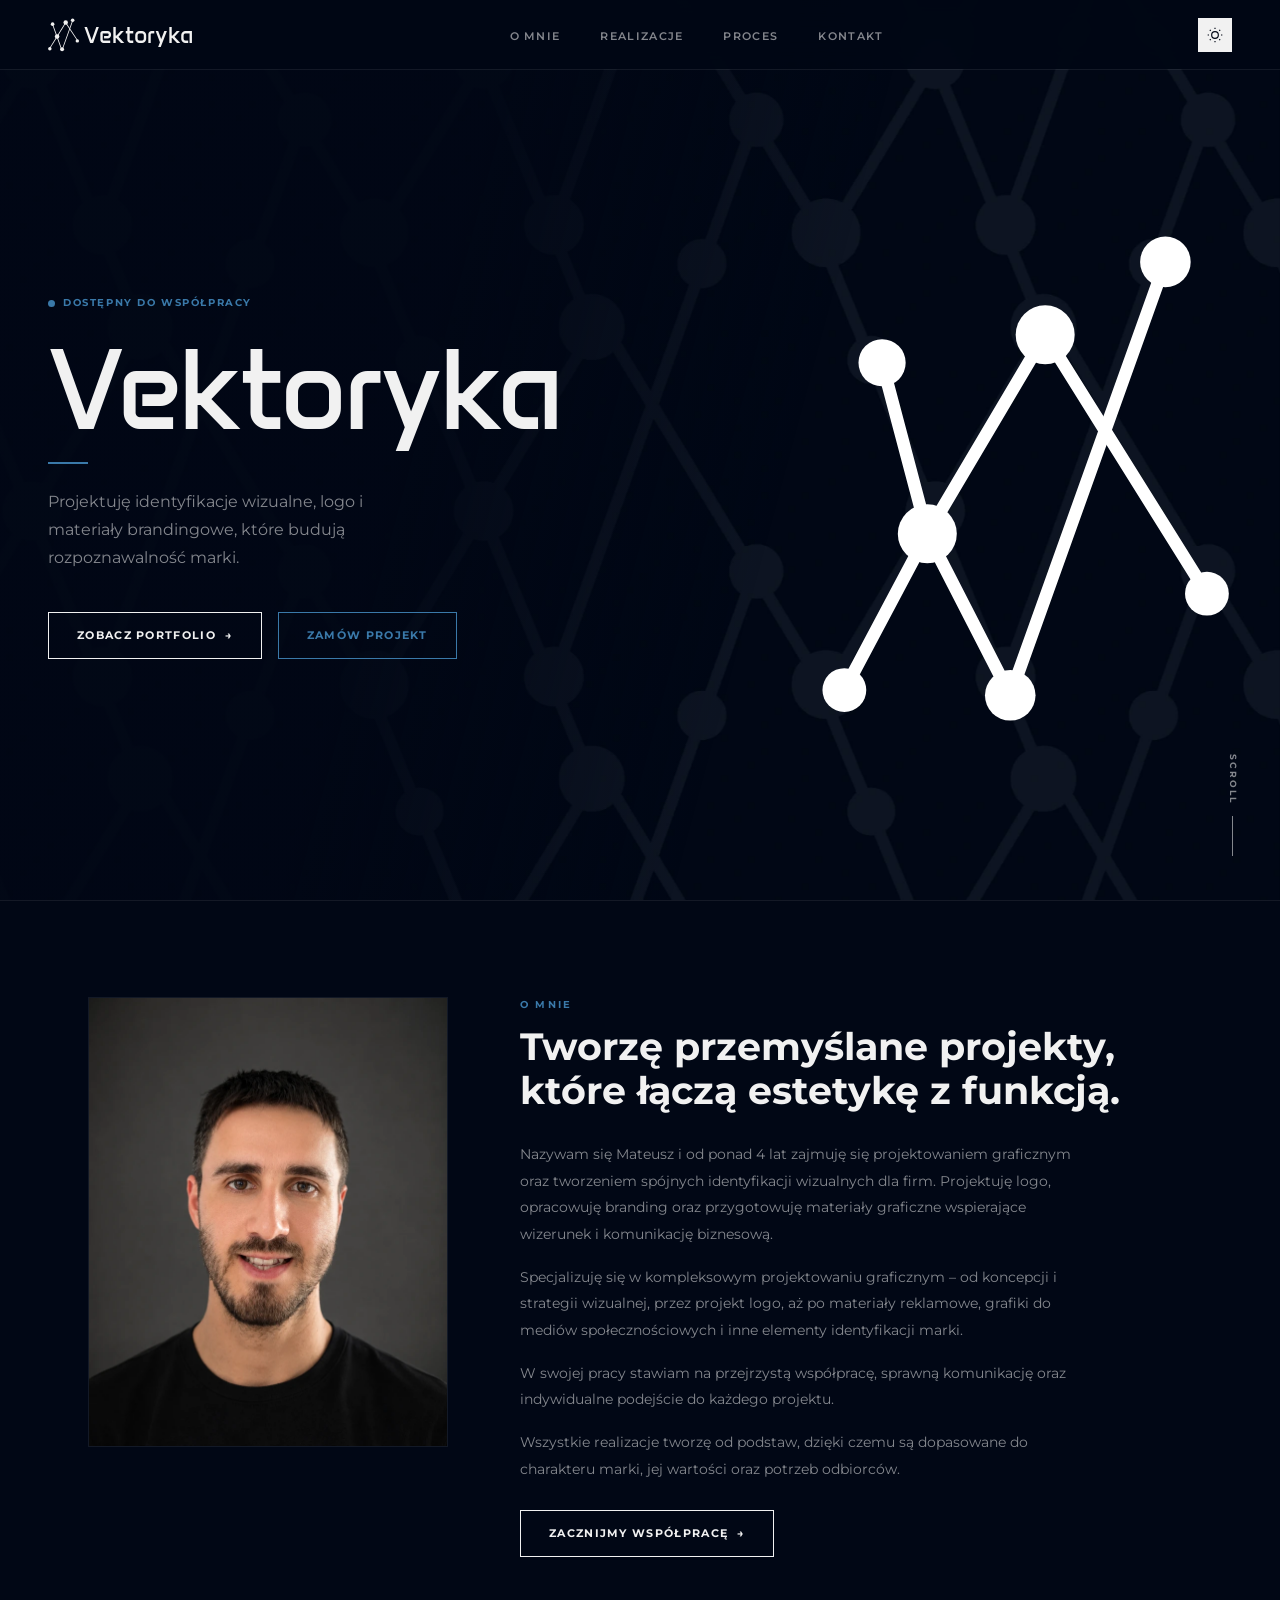
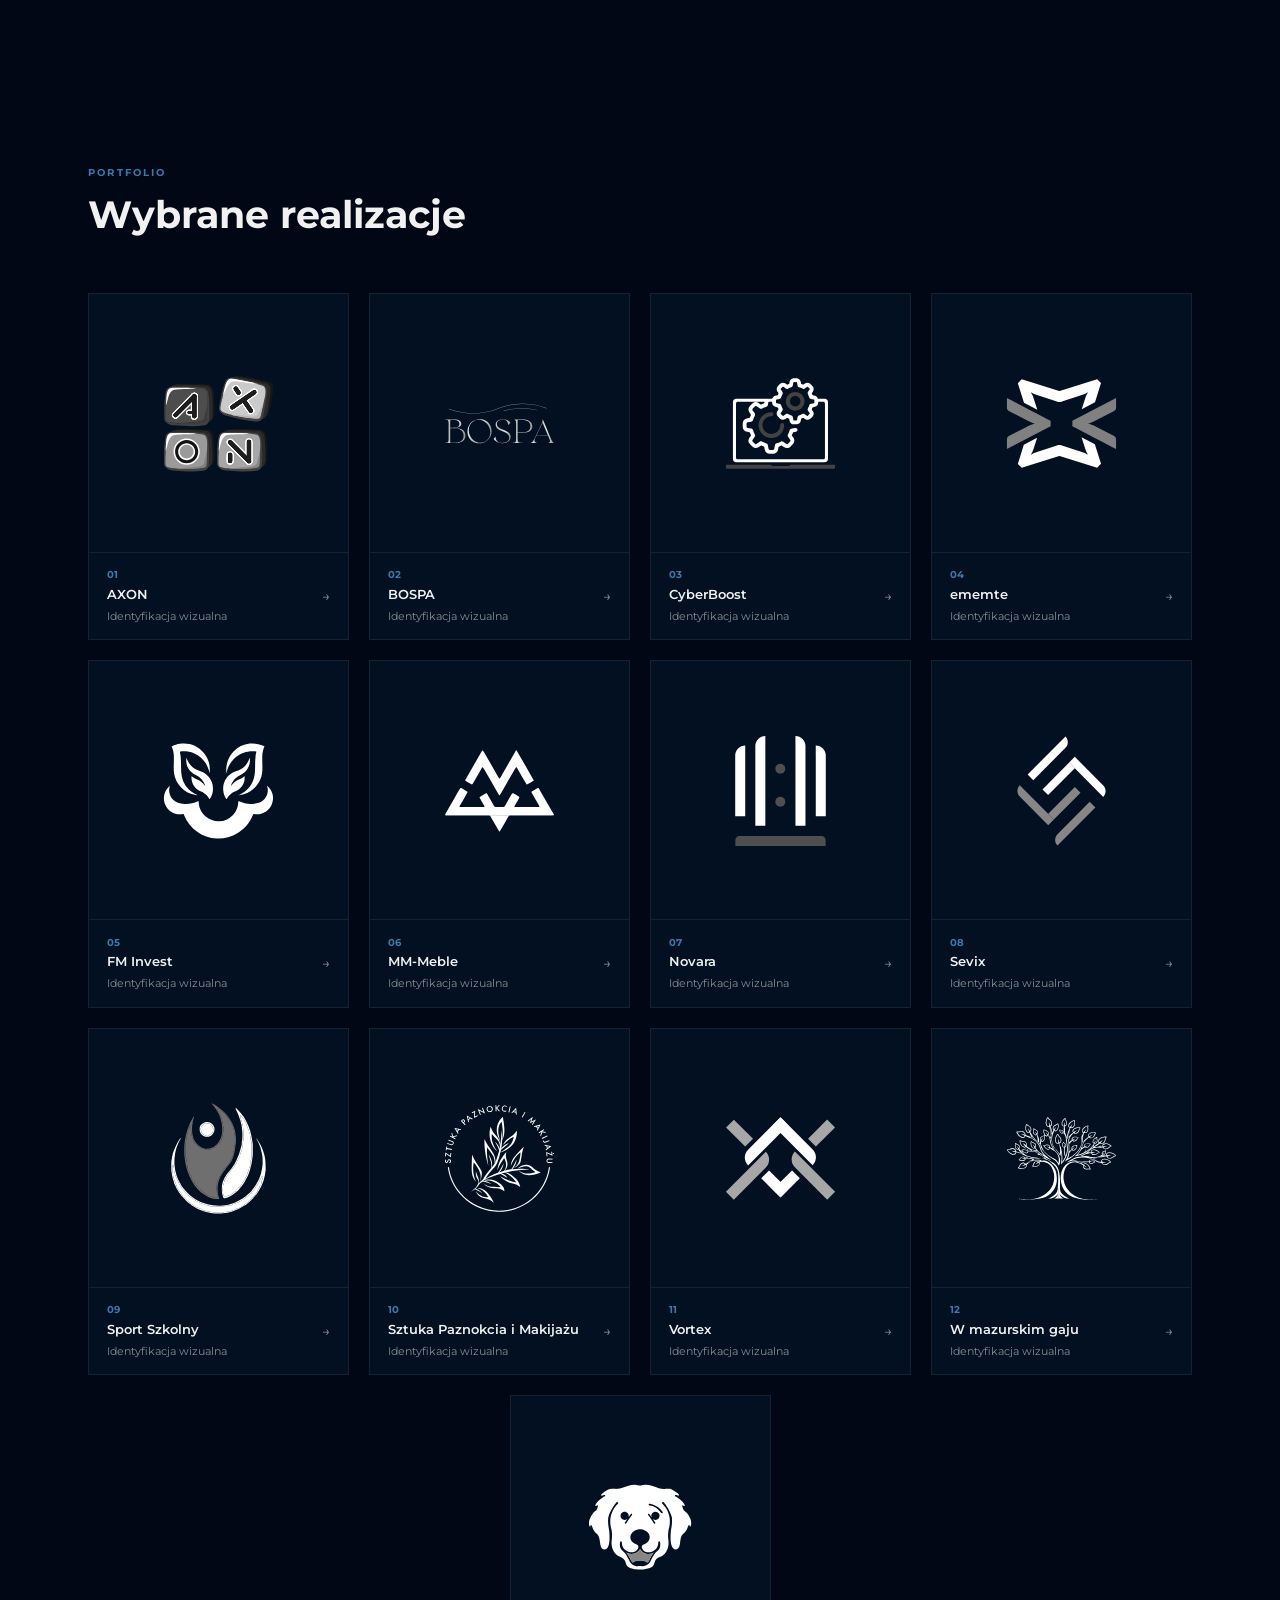
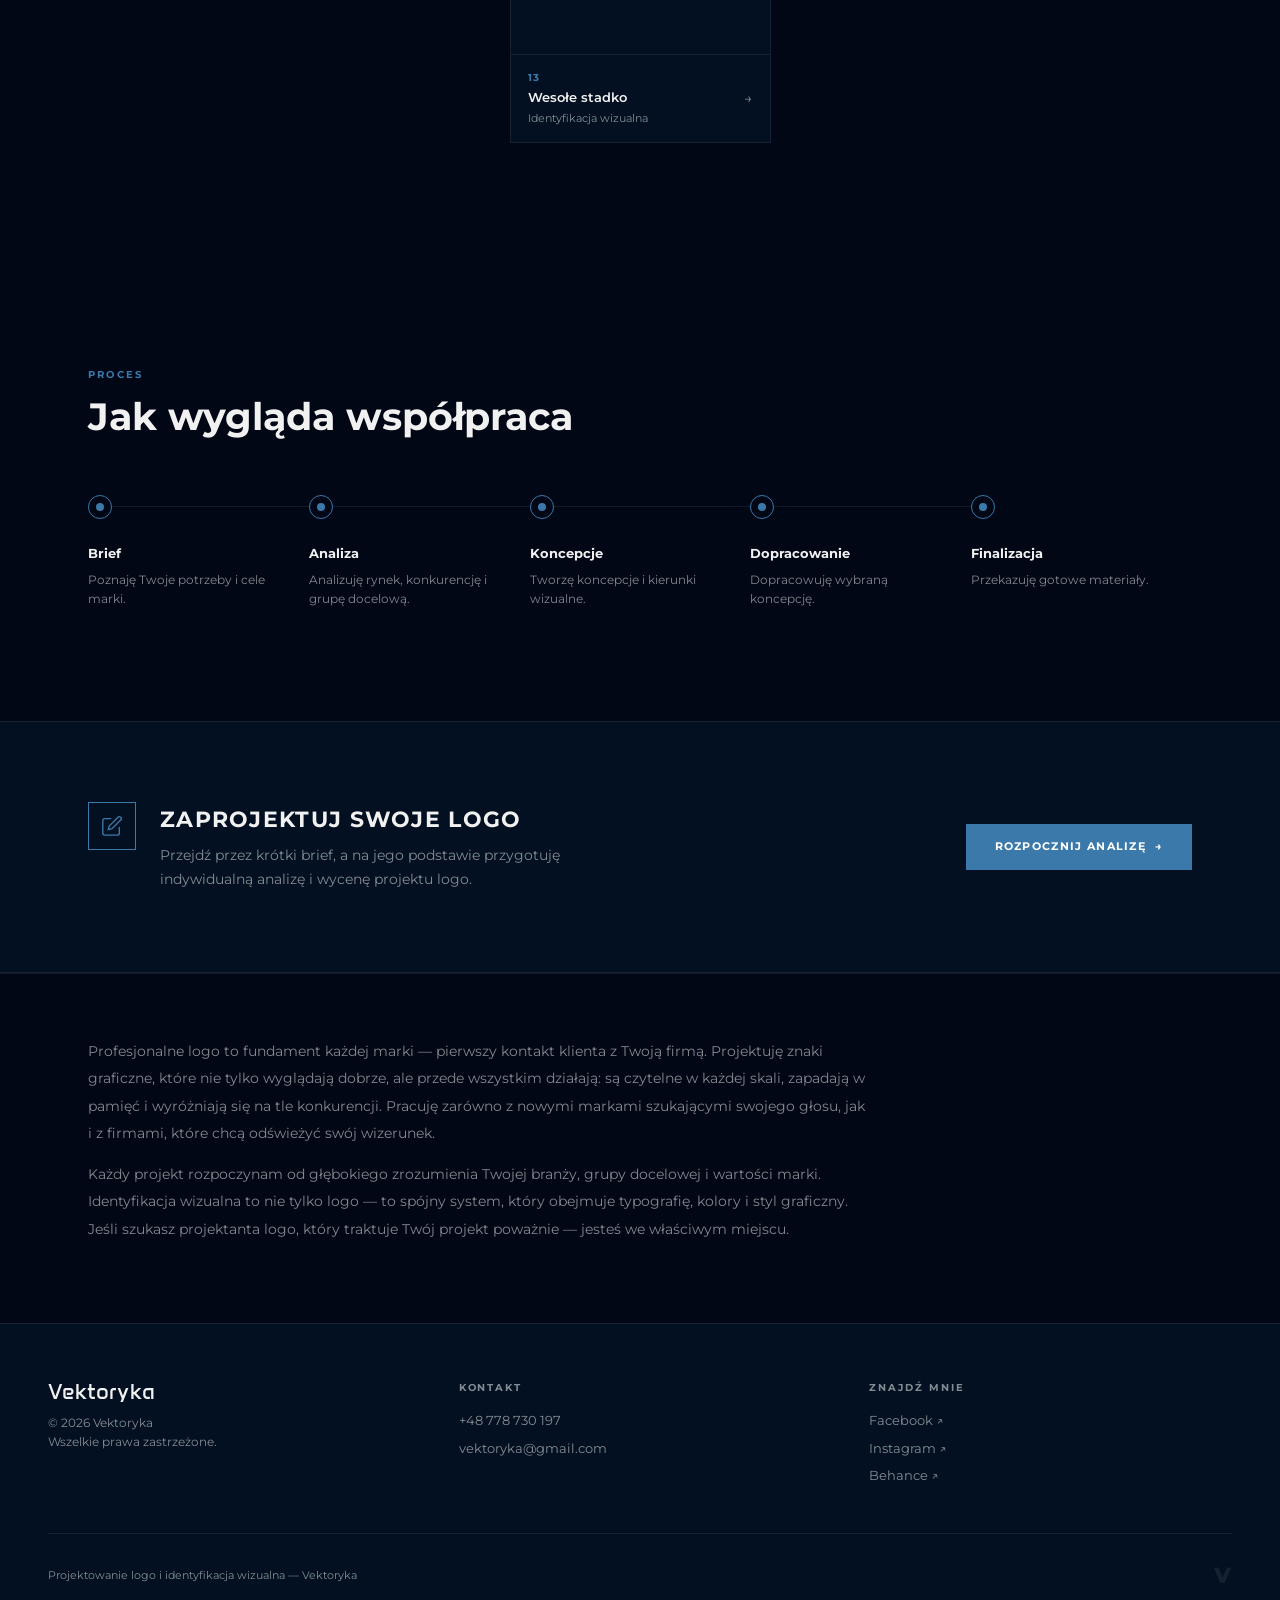
==== index.html @ 1cb07958 "Init" ====
<!DOCTYPE html>
<html lang="pl" data-theme="dark">

<head>
  <meta charset="UTF-8">
  <meta name="viewport" content="width=device-width, initial-scale=1.0">
  <title>Vektoryka — Projektowanie logo i identyfikacja wizualna</title>
  <meta name="description"
    content="Projektuję identyfikacje wizualne, logo i materiały brandingowe, które budują rozpoznawalność marki. Sprawdź portfolio i zamów projekt.">
  <meta name="keywords" content="projektowanie logo, identyfikacja wizualna, branding, logo dla firmy, grafik logo">
  <meta property="og:title" content="Vektoryka — Projektowanie logo i identyfikacja wizualna">
  <meta property="og:description" content="Projektuję identyfikacje wizualne, logo i materiały brandingowe.">
  <meta property="og:type" content="website">
  <meta property="og:image" content="materiały/Logo1.webp">
  <link rel="icon" type="image/svg+xml" href="materiały/favicon.svg">
  <script>document.documentElement.dataset.theme = localStorage.getItem('vek-theme') || 'dark'</script>
  <link rel="preconnect" href="https://fonts.googleapis.com">
  <link rel="preconnect" href="https://fonts.gstatic.com" crossorigin>
  <link href="https://fonts.googleapis.com/css2?family=Anta&family=Montserrat:wght@400;500;600;700;800&display=swap"
    rel="stylesheet">
  <link rel="stylesheet" href="css/style.css">
</head>

<body>

  <nav class="nav">
    <a href="#" class="nav-logo" aria-label="Vektoryka — strona główna">
      <svg class="nav-logo-svg" viewBox="30 1095 2810 650" xmlns="http://www.w3.org/2000/svg" aria-hidden="true">
        <polygon class="lfb"
          points="289.35 1715.22 110.18 1218.28 125.11 1212.9 294.37 1682.38 305.62 1667.57 496.96 1134.02 511.89 1139.38 319.73 1675.23 289.35 1715.22" />
        <path class="lfa"
          d="M66.33,1690.52c3.54-3.68-5.05-26.63-5.05-26.63l.99.25,309.35-500.58,9.96,27.39,225.15,336.63-13.97,9.34-224.6-335.81S62.79,1694.19,66.33,1690.52Z" />
        <circle class="lfa" cx="368.56" cy="1181.75" r="42.61" />
        <circle class="lfb" cx="118.13" cy="1212.18" r="34.58" />
        <circle class="lfa" cx="65.17" cy="1683.7" r="32.99" />
        <circle class="lfb" cx="299.41" cy="1692.95" r="37.62" />
        <circle class="lfa" cx="590.86" cy="1532.98" r="32.69" />
        <circle class="lfb" cx="501.02" cy="1138.53" r="34.45" />
        <circle class="lfa" cx="203.9" cy="1450.44" r="43.28" />
        <text class="lfa" font-family="Anta, sans-serif" font-size="439.42" transform="translate(721.22 1577.38)">
          <tspan letter-spacing="-.03em" x="0" y="0">V</tspan>
          <tspan letter-spacing="0" x="277" y="0">ektory</tspan>
          <tspan letter-spacing="-.02em" x="1595.26" y="0">k</tspan>
          <tspan x="1827.63" y="0">a</tspan>
        </text>
      </svg>
    </a>

    <ul class="nav-menu" id="navMenu">
      <li><a href="#o-mnie">O mnie</a></li>
      <li><a href="#portfolio">Realizacje</a></li>
      <li><a href="#proces">Proces</a></li>
      <li><a href="#kontakt">Kontakt</a></li>
    </ul>

    <div class="nav-actions">
      <button class="theme-toggle" id="themeToggle" aria-label="Przełącz motyw">
        <svg class="icon-sun" viewBox="0 0 24 24">
          <circle cx="12" cy="12" r="5" />
          <line x1="12" y1="1" x2="12" y2="3" />
          <line x1="12" y1="21" x2="12" y2="23" />
          <line x1="4.22" y1="4.22" x2="5.64" y2="5.64" />
          <line x1="18.36" y1="18.36" x2="19.78" y2="19.78" />
          <line x1="1" y1="12" x2="3" y2="12" />
          <line x1="21" y1="12" x2="23" y2="12" />
          <line x1="4.22" y1="19.78" x2="5.64" y2="18.36" />
          <line x1="18.36" y1="5.64" x2="19.78" y2="4.22" />
        </svg>
        <svg class="icon-moon" viewBox="0 0 24 24">
          <path d="M21 12.79A9 9 0 1 1 11.21 3 7 7 0 0 0 21 12.79z" />
        </svg>
      </button>
      <button class="nav-toggle" id="navToggle" aria-label="Otwórz menu" aria-expanded="false">
        <span></span><span></span><span></span>
      </button>
    </div>
  </nav>

  <main>

    <section id="hero">
      <div class="hero-bg" aria-hidden="true"></div>
      <canvas class="hero-canvas" id="heroCanvas" aria-hidden="true"></canvas>
      <div class="hero-overlay" aria-hidden="true"></div>
      <div class="hero-content">
        <p class="hero-badge">
          <span class="badge-dot" aria-hidden="true"></span>
          Dostępny do współpracy
        </p>
        <h1 class="hero-title">Vektoryka</h1>
        <div class="hero-rule" aria-hidden="true"></div>
        <p class="hero-lead">Projektuję identyfikacje wizualne, logo i materiały brandingowe, które budują
          rozpoznawalność marki.</p>
        <div class="hero-ctas">
          <a href="#portfolio" class="btn btn-outline">Zobacz portfolio &nbsp;→</a>
          <a href="#kontakt" data-tel="+48778730197" class="btn btn-ghost">Zamów projekt</a>
        </div>
      </div>
      <p class="hero-scroll" aria-hidden="true">Scroll</p>
    </section>

    <section id="o-mnie">
      <div class="container">
        <div class="om-photo reveal">
          <img src="materiały/leP.webp" alt="Mateusz — projektant graficzny" width="720" height="900"
            loading="lazy" decoding="async">
        </div>
        <div class="om-body">
          <div class="reveal">
            <p class="sec-label">O mnie</p>
            <h2>Tworzę przemyślane projekty,<br>które łączą estetykę z funkcją.</h2>
          </div>
          <div class="om-text reveal">
            <p>Nazywam się Mateusz i od ponad 4 lat zajmuję się projektowaniem graficznym oraz tworzeniem spójnych
              identyfikacji wizualnych dla firm. Projektuję logo, opracowuję branding oraz przygotowuję materiały
              graficzne wspierające wizerunek i komunikację biznesową.</p>
            <p>Specjalizuję się w kompleksowym projektowaniu graficznym – od koncepcji i strategii wizualnej, przez
              projekt logo, aż po materiały reklamowe, grafiki do mediów społecznościowych i inne elementy identyfikacji
              marki.</p>
            <p>W swojej pracy stawiam na przejrzystą współpracę, sprawną komunikację oraz indywidualne podejście do
              każdego projektu.</p>
            <p>Wszystkie realizacje tworzę od podstaw, dzięki czemu są dopasowane do charakteru marki, jej wartości oraz
              potrzeb odbiorców.</p>
          </div>
          <div class="reveal">
            <a href="analiza.html" class="btn btn-outline">Zacznijmy współpracę &nbsp;→</a>
          </div>
        </div>
      </div>
    </section>

    <section id="portfolio" class="sec">
      <div class="container">
        <div class="sec-head reveal">
          <div>
            <p class="sec-label">Portfolio</p>
            <h2>Wybrane realizacje</h2>
          </div>
        </div>
        <div class="portfolio-grid">

          <div class="p-card reveal" data-title="AXON" data-shot-desktop="materiały/identyfikacje-web/axon-desktop.png" data-shot-mobile="materiały/identyfikacje-web/axon-mobile.png">
            <div class="p-card-img">
              <img class="logo-dark" src="materiały/realizacje/axon-dark.svg" alt="Logo AXON" loading="lazy">
              <img class="logo-light" src="materiały/realizacje/axon-light.svg" alt="Logo AXON" loading="lazy">
            </div>
            <div class="p-card-foot">
              <div class="p-meta">
                <span class="p-num">01</span>
                <p class="p-name">AXON</p>
                <p class="p-cat">Identyfikacja wizualna</p>
              </div>
              <span class="p-arrow" aria-hidden="true">→</span>
            </div>
          </div>

          <div class="p-card reveal" data-title="BOSPA" data-shot-desktop="materiały/identyfikacje-web/bospa-desktop.png" data-shot-mobile="materiały/identyfikacje-web/bospa-mobile.png">
            <div class="p-card-img">
              <img class="logo-dark" src="materiały/realizacje/bospa-dark.svg" alt="Logo BOSPA" loading="lazy">
              <img class="logo-light" src="materiały/realizacje/bospa-light.svg" alt="Logo BOSPA" loading="lazy">
            </div>
            <div class="p-card-foot">
              <div class="p-meta">
                <span class="p-num">02</span>
                <p class="p-name">BOSPA</p>
                <p class="p-cat">Identyfikacja wizualna</p>
              </div>
              <span class="p-arrow" aria-hidden="true">→</span>
            </div>
          </div>

          <div class="p-card reveal" data-title="CyberBoost" data-shot-desktop="materiały/identyfikacje-web/cyberboost-desktop.png" data-shot-mobile="materiały/identyfikacje-web/cyberboost-mobile.png">
            <div class="p-card-img">
              <img class="logo-dark" src="materiały/realizacje/cyberboost-dark.svg" alt="Logo CyberBoost" loading="lazy">
              <img class="logo-light" src="materiały/realizacje/cyberboost-light.svg" alt="Logo CyberBoost" loading="lazy">
            </div>
            <div class="p-card-foot">
              <div class="p-meta">
                <span class="p-num">03</span>
                <p class="p-name">CyberBoost</p>
                <p class="p-cat">Identyfikacja wizualna</p>
              </div>
              <span class="p-arrow" aria-hidden="true">→</span>
            </div>
          </div>

          <div class="p-card reveal" data-title="ememte" data-shot-desktop="materiały/identyfikacje-web/ememte-desktop.png" data-shot-mobile="materiały/identyfikacje-web/ememte-mobile.png">
            <div class="p-card-img">
              <img class="logo-dark" src="materiały/realizacje/ememte-dark.svg" alt="Logo ememte" loading="lazy">
              <img class="logo-light" src="materiały/realizacje/ememte-light.svg" alt="Logo ememte" loading="lazy">
            </div>
            <div class="p-card-foot">
              <div class="p-meta">
                <span class="p-num">04</span>
                <p class="p-name">ememte</p>
                <p class="p-cat">Identyfikacja wizualna</p>
              </div>
              <span class="p-arrow" aria-hidden="true">→</span>
            </div>
          </div>

          <div class="p-card reveal" data-title="FM Invest" data-shot-desktop="materiały/identyfikacje-web/fm-invest-desktop.png" data-shot-mobile="materiały/identyfikacje-web/fm-invest-mobile.png">
            <div class="p-card-img">
              <img class="logo-dark" src="materiały/realizacje/fm-invest-dark.svg" alt="Logo FM Invest" loading="lazy">
              <img class="logo-light" src="materiały/realizacje/fm-invest-light.svg" alt="Logo FM Invest" loading="lazy">
            </div>
            <div class="p-card-foot">
              <div class="p-meta">
                <span class="p-num">05</span>
                <p class="p-name">FM Invest</p>
                <p class="p-cat">Identyfikacja wizualna</p>
              </div>
              <span class="p-arrow" aria-hidden="true">→</span>
            </div>
          </div>

          <div class="p-card reveal" data-title="MM-Meble" data-shot-desktop="materiały/identyfikacje-web/mm-meble-desktop.png" data-shot-mobile="materiały/identyfikacje-web/mm-meble-mobile.png">
            <div class="p-card-img">
              <img class="logo-dark" src="materiały/realizacje/mm-meble-dark.svg" alt="Logo MM-Meble" loading="lazy">
              <img class="logo-light" src="materiały/realizacje/mm-meble-light.svg" alt="Logo MM-Meble" loading="lazy">
            </div>
            <div class="p-card-foot">
              <div class="p-meta">
                <span class="p-num">06</span>
                <p class="p-name">MM-Meble</p>
                <p class="p-cat">Identyfikacja wizualna</p>
              </div>
              <span class="p-arrow" aria-hidden="true">→</span>
            </div>
          </div>

          <div class="p-card reveal" data-title="Novara" data-shot-desktop="materiały/identyfikacje-web/novara-desktop.png" data-shot-mobile="materiały/identyfikacje-web/novara-mobile.png">
            <div class="p-card-img">
              <img class="logo-dark" src="materiały/realizacje/novara-dark.svg" alt="Logo Novara" loading="lazy">
              <img class="logo-light" src="materiały/realizacje/novara-light.svg" alt="Logo Novara" loading="lazy">
            </div>
            <div class="p-card-foot">
              <div class="p-meta">
                <span class="p-num">07</span>
                <p class="p-name">Novara</p>
                <p class="p-cat">Identyfikacja wizualna</p>
              </div>
              <span class="p-arrow" aria-hidden="true">→</span>
            </div>
          </div>

          <div class="p-card reveal" data-title="Sevix" data-shot-desktop="materiały/identyfikacje-web/sevix-desktop.png" data-shot-mobile="materiały/identyfikacje-web/sevix-mobile.png">
            <div class="p-card-img">
              <img class="logo-dark" src="materiały/realizacje/sevix-dark.svg" alt="Logo Sevix" loading="lazy">
              <img class="logo-light" src="materiały/realizacje/sevix-light.svg" alt="Logo Sevix" loading="lazy">
            </div>
            <div class="p-card-foot">
              <div class="p-meta">
                <span class="p-num">08</span>
                <p class="p-name">Sevix</p>
                <p class="p-cat">Identyfikacja wizualna</p>
              </div>
              <span class="p-arrow" aria-hidden="true">→</span>
            </div>
          </div>

          <div class="p-card reveal" data-title="Sport Szkolny" data-shot-desktop="materiały/identyfikacje-web/sport-szkolny-desktop.png" data-shot-mobile="materiały/identyfikacje-web/sport-szkolny-mobile.png">
            <div class="p-card-img">
              <img class="logo-dark" src="materiały/realizacje/sport-szkolny-dark.svg" alt="Logo Sport Szkolny" loading="lazy">
              <img class="logo-light" src="materiały/realizacje/sport-szkolny-light.svg" alt="Logo Sport Szkolny" loading="lazy">
            </div>
            <div class="p-card-foot">
              <div class="p-meta">
                <span class="p-num">09</span>
                <p class="p-name">Sport Szkolny</p>
                <p class="p-cat">Identyfikacja wizualna</p>
              </div>
              <span class="p-arrow" aria-hidden="true">→</span>
            </div>
          </div>

          <div class="p-card reveal" data-title="Sztuka Paznokcia i Makijażu" data-shot-desktop="materiały/identyfikacje-web/sztuka-paznokcia-desktop.png" data-shot-mobile="materiały/identyfikacje-web/sztuka-paznokcia-mobile.png">
            <div class="p-card-img">
              <img class="logo-dark" src="materiały/realizacje/sztuka-paznokcia-dark.svg" alt="Logo Sztuka Paznokcia i Makijażu" loading="lazy">
              <img class="logo-light" src="materiały/realizacje/sztuka-paznokcia-light.svg" alt="Logo Sztuka Paznokcia i Makijażu" loading="lazy">
            </div>
            <div class="p-card-foot">
              <div class="p-meta">
                <span class="p-num">10</span>
                <p class="p-name">Sztuka Paznokcia i Makijażu</p>
                <p class="p-cat">Identyfikacja wizualna</p>
              </div>
              <span class="p-arrow" aria-hidden="true">→</span>
            </div>
          </div>

          <div class="p-card reveal" data-title="Vortex" data-shot-desktop="materiały/identyfikacje-web/vortex-desktop.png" data-shot-mobile="materiały/identyfikacje-web/vortex-mobile.png">
            <div class="p-card-img">
              <img class="logo-dark" src="materiały/realizacje/vortex-dark.svg" alt="Logo Vortex" loading="lazy">
              <img class="logo-light" src="materiały/realizacje/vortex-light.svg" alt="Logo Vortex" loading="lazy">
            </div>
            <div class="p-card-foot">
              <div class="p-meta">
                <span class="p-num">11</span>
                <p class="p-name">Vortex</p>
                <p class="p-cat">Identyfikacja wizualna</p>
              </div>
              <span class="p-arrow" aria-hidden="true">→</span>
            </div>
          </div>

          <div class="p-card reveal" data-title="W mazurskim gaju" data-shot-desktop="materiały/identyfikacje-web/w-mazurskim-gaju-desktop.png" data-shot-mobile="materiały/identyfikacje-web/w-mazurskim-gaju-mobile.png">
            <div class="p-card-img">
              <img class="logo-dark" src="materiały/realizacje/w-mazurskim-gaju-dark.svg" alt="Logo W mazurskim gaju" loading="lazy">
              <img class="logo-light" src="materiały/realizacje/w-mazurskim-gaju-light.svg" alt="Logo W mazurskim gaju" loading="lazy">
            </div>
            <div class="p-card-foot">
              <div class="p-meta">
                <span class="p-num">12</span>
                <p class="p-name">W mazurskim gaju</p>
                <p class="p-cat">Identyfikacja wizualna</p>
              </div>
              <span class="p-arrow" aria-hidden="true">→</span>
            </div>
          </div>

          <div class="p-card reveal" data-title="Wesołe stadko" data-shot-desktop="materiały/identyfikacje-web/wesole-stadko-desktop.png" data-shot-mobile="materiały/identyfikacje-web/wesole-stadko-mobile.png">
            <div class="p-card-img">
              <img class="logo-dark" src="materiały/realizacje/wesole-stadko-dark.svg" alt="Logo Wesołe stadko" loading="lazy">
              <img class="logo-light" src="materiały/realizacje/wesole-stadko-light.svg" alt="Logo Wesołe stadko" loading="lazy">
            </div>
            <div class="p-card-foot">
              <div class="p-meta">
                <span class="p-num">13</span>
                <p class="p-name">Wesołe stadko</p>
                <p class="p-cat">Identyfikacja wizualna</p>
              </div>
              <span class="p-arrow" aria-hidden="true">→</span>
            </div>
          </div>

        </div>
      </div>
    </section>

    <section id="proces" class="sec">
      <div class="container">
        <p class="sec-label reveal">Proces</p>
        <h2 class="reveal">Jak wygląda współpraca</h2>
        <div class="proces-line">
          <div class="p-step reveal">
            <div class="p-step-dot" aria-hidden="true"></div>
            <div class="p-step-body">
              <h4>Brief</h4>
              <p>Poznaję Twoje potrzeby i cele marki.</p>
            </div>
          </div>
          <div class="p-step reveal">
            <div class="p-step-dot" aria-hidden="true"></div>
            <div class="p-step-body">
              <h4>Analiza</h4>
              <p>Analizuję rynek, konkurencję i grupę docelową.</p>
            </div>
          </div>
          <div class="p-step reveal">
            <div class="p-step-dot" aria-hidden="true"></div>
            <div class="p-step-body">
              <h4>Koncepcje</h4>
              <p>Tworzę koncepcje i kierunki wizualne.</p>
            </div>
          </div>
          <div class="p-step reveal">
            <div class="p-step-dot" aria-hidden="true"></div>
            <div class="p-step-body">
              <h4>Dopracowanie</h4>
              <p>Dopracowuję wybraną koncepcję.</p>
            </div>
          </div>
          <div class="p-step reveal">
            <div class="p-step-dot" aria-hidden="true"></div>
            <div class="p-step-body">
              <h4>Finalizacja</h4>
              <p>Przekazuję gotowe materiały.</p>
            </div>
          </div>
        </div>
      </div>
    </section>

    <div class="analiza-banner">
      <div class="analiza-inner reveal">
        <div class="analiza-body">
          <div class="analiza-icon" aria-hidden="true">
            <svg viewBox="0 0 24 24">
              <path d="M11 4H4a2 2 0 0 0-2 2v14a2 2 0 0 0 2 2h14a2 2 0 0 0 2-2v-7" />
              <path d="M18.5 2.5a2.121 2.121 0 0 1 3 3L12 15l-4 1 1-4 9.5-9.5z" />
            </svg>
          </div>
          <div class="analiza-text">
            <h3>Zaprojektuj swoje logo</h3>
            <p>Przejdź przez krótki brief, a na jego podstawie przygotuję indywidualną analizę i wycenę projektu logo.
            </p>
          </div>
        </div>
        <a href="analiza.html" class="btn btn-filled">Rozpocznij analizę &nbsp;→</a>
      </div>
    </div>

    <div class="seo-block">
      <div class="container reveal">
        <p>Profesjonalne logo to fundament każdej marki — pierwszy kontakt klienta z Twoją firmą. Projektuję znaki
          graficzne, które nie tylko wyglądają dobrze, ale przede wszystkim działają: są czytelne w każdej skali,
          zapadają w pamięć i wyróżniają się na tle konkurencji. Pracuję zarówno z nowymi markami szukającymi swojego
          głosu, jak i z firmami, które chcą odświeżyć swój wizerunek.</p>
        <p>Każdy projekt rozpoczynam od głębokiego zrozumienia Twojej branży, grupy docelowej i wartości marki.
          Identyfikacja wizualna to nie tylko logo — to spójny system, który obejmuje typografię, kolory i styl
          graficzny. Jeśli szukasz projektanta logo, który traktuje Twój projekt poważnie — jesteś we właściwym miejscu.
        </p>
      </div>
    </div>

  </main>

  <footer id="kontakt">
    <div class="footer-grid">
      <div>
        <svg class="footer-logo-svg lfa" viewBox="37 1100 2797 570" xmlns="http://www.w3.org/2000/svg"
          aria-label="Vektoryka">
          <text font-family="Anta, sans-serif" font-size="572.98" transform="translate(37.5 1585.33)">
            <tspan letter-spacing="-.02em" x="0" y="0">V</tspan>
            <tspan letter-spacing="0" x="366.92" y="0">ektory</tspan>
            <tspan letter-spacing="0" x="2120.23" y="0">k</tspan>
            <tspan x="2428.95" y="0">a</tspan>
          </text>
        </svg>
        <p class="footer-copy">© 2026 Vektoryka<br>Wszelkie prawa zastrzeżone.</p>
      </div>
      <div class="f-col">
        <h5>Kontakt</h5>
        <a href="tel:+48778730197">+48 778 730 197</a>
        <a href="mailto:vektoryka@gmail.com">vektoryka@gmail.com</a>
      </div>
      <div class="f-col">
        <h5>Znajdź mnie</h5>
        <a href="https://www.facebook.com/vektoryka" target="_blank" rel="noopener">Facebook ↗</a>
        <a href="https://www.instagram.com/vektoryka/" target="_blank" rel="noopener">Instagram ↗</a>
        <a href="https://www.behance.net/mateuszganobis" target="_blank" rel="noopener">Behance ↗</a>
      </div>
    </div>
    <div class="footer-bottom">
      <p>Projektowanie logo i identyfikacja wizualna — Vektoryka</p>
      <span class="footer-v" aria-hidden="true">V</span>
    </div>
  </footer>

  <div class="lightbox" id="lightbox" role="dialog" aria-modal="true" aria-label="Podgląd realizacji">
    <button class="lightbox-close" id="lightboxClose" aria-label="Zamknij">×</button>
    <img class="lightbox-img" id="lightboxImg" src="" alt="">
  </div>

  <script src="js/main.js"></script>
</body>

</html>
---- css/style.css ----
:root {
  --bg: #010715;
  --bg2: #031021;
  --accent: #3a79a9;
  --text: #f1f1f1;
  --muted: rgba(241, 241, 241, .55);
  --border: rgba(241, 241, 241, .08);
  --font: 'Montserrat', sans-serif;
  --max: 1200px;
  --transition: .25s ease;
}

[data-theme="light"] {
  --bg: #f4f6f9;
  --bg2: #e8edf3;
  --accent: #3a79a9;
  --text: #0f1b2a;
  --muted: rgba(15, 27, 42, .55);
  --border: rgba(15, 27, 42, .12);
}

*,
*::before,
*::after {
  box-sizing: border-box;
  margin: 0;
  padding: 0;
}

html {
  scroll-behavior: smooth;
}

img {
  display: block;
  max-width: 100%;
}

a {
  color: inherit;
}

body {
  font-family: var(--font);
  font-size: 16px;
  line-height: 1.6;
  color: var(--text);
  background: var(--bg);
  overflow-x: hidden;
  transition: background var(--transition), color var(--transition);
}

.container {
  max-width: var(--max);
  margin: 0 auto;
  padding: 0 1.5rem;
}

@media (min-width: 1024px) {
  .container {
    padding: 0 3rem;
  }
}

@keyframes fadeUp {
  from {
    opacity: 0;
    transform: translateY(22px);
  }

  to {
    opacity: 1;
    transform: translateY(0);
  }
}

.hero-badge {
  animation: fadeUp .6s ease both .15s;
}

.hero-title {
  animation: fadeUp .8s ease both .3s;
  font-family: Anta;
}

.hero-rule {
  animation: fadeUp .6s ease both .48s;
}

.hero-lead {
  animation: fadeUp .6s ease both .58s;
}

.hero-ctas {
  animation: fadeUp .6s ease both .72s;
}

.reveal {
  opacity: 0;
  transform: translateY(24px);
  transition: opacity .65s ease, transform .65s ease;
}

.reveal.visible {
  opacity: 1;
  transform: translateY(0);
}

@media (prefers-reduced-motion: reduce) {
  .reveal {
    transition: none;
  }

  .hero-badge,
  .hero-title,
  .hero-rule,
  .hero-lead,
  .hero-ctas {
    animation: none;
    opacity: 1;
    transform: none;
  }


  .p-card-img img,
  .om-photo img {
    transition: none;
  }
}

.nav {
  position: fixed;
  top: 0;
  left: 0;
  right: 0;
  z-index: 200;
  display: flex;
  align-items: center;
  justify-content: space-between;
  padding: 1rem 1.5rem;
  background: transparent;
  border-bottom: 1px solid var(--border);
  transition: border-color var(--transition);
}

.nav::before {
  content: '';
  position: absolute;
  inset: 0;
  z-index: -1;
  backdrop-filter: blur(16px);
  -webkit-backdrop-filter: blur(16px);
  background: rgba(1, 7, 21, .9);
  transition: background var(--transition);
}

@media (min-width: 768px) {
  .nav {
    padding: 1.1rem 3rem;
  }
}

[data-theme="light"] .nav::before {
  background: rgba(244, 246, 249, .92);
}

.nav-logo {
  display: flex;
  align-items: center;
  text-decoration: none;
  flex-shrink: 0;
}

.nav-logo-svg {
  height: 34px;
  width: auto;
  display: block;
}

.lfa,
.lfb {
  fill: var(--text);
  transition: fill var(--transition);
}

[data-theme="light"] .lfa {
  fill: #0f1b2a;
}

[data-theme="light"] .lfb {
  fill: #415a78;
}

.cl { stroke: var(--text); fill: none; }

.nav-menu {
  list-style: none;
  display: flex;
  position: fixed;
  inset: 0;
  z-index: 200;
  background: var(--bg);
  flex-direction: column;
  align-items: center;
  justify-content: center;
  gap: 2.5rem;
  transform: translateX(100%);
  transition: transform .35s ease, background var(--transition);
}

.nav-menu.open {
  transform: translateX(0);
}

@media (min-width: 768px) {
  .nav-menu {
    position: static;
    background: none;
    flex-direction: row;
    align-items: center;
    justify-content: initial;
    transform: none;
    transition: none;
  }
}

.nav-menu a {
  font-size: .95rem;
  font-weight: 600;
  letter-spacing: .08em;
  text-transform: uppercase;
  text-decoration: none;
  color: var(--muted);
  transition: color var(--transition);
}

@media (min-width: 768px) {
  .nav-menu a {
    font-size: .68rem;
    letter-spacing: .12em;
  }
}

@media (hover: hover) {
  .nav-menu a:hover {
    color: var(--text);
  }
}

.nav-menu a.is-active {
  color: var(--accent);
}

.nav-actions {
  display: flex;
  align-items: center;
  gap: .75rem;
  z-index: 201;
}

.theme-toggle {
  display: flex;
  align-items: center;
  justify-content: center;
  width: 34px;
  height: 34px;
  background: var(--text);
  border: 1px solid var(--text);
  color: var(--bg);
  cursor: pointer;
  transition: background var(--transition), border-color var(--transition), color var(--transition);
}

@media (hover: hover) {
  .theme-toggle:hover {
    background: var(--accent);
    border-color: var(--accent);
    color: #fff;
  }
}

.theme-toggle svg {
  width: 16px;
  height: 16px;
  stroke: currentColor;
  fill: none;
  stroke-width: 1.75;
}

.icon-moon {
  display: none;
}

[data-theme="light"] .icon-sun {
  display: none;
}

[data-theme="light"] .icon-moon {
  display: block;
}

.nav-toggle {
  display: flex;
  flex-direction: column;
  gap: 5px;
  background: none;
  border: none;
  cursor: pointer;
  padding: 4px;
  z-index: 201;
}

.nav-toggle span {
  display: block;
  width: 22px;
  height: 2px;
  background: var(--text);
  transition: .3s;
}

.nav-toggle.open span:nth-child(1) {
  transform: translateY(7px) rotate(45deg);
}

.nav-toggle.open span:nth-child(2) {
  opacity: 0;
}

.nav-toggle.open span:nth-child(3) {
  transform: translateY(-7px) rotate(-45deg);
}

@media (min-width: 768px) {
  .nav-toggle {
    display: none;
  }
}

body.scroll-locked {
  overflow: hidden;
}

#hero {
  min-height: 100svh;
  position: relative;
  display: flex;
  align-items: center;
  overflow: hidden;
}

@media (min-width: 768px) {
  #hero {
    min-height: 100vh;
  }
}

.hero-bg {
  position: absolute;
  inset: 0;
  background-color: var(--bg);
  overflow: hidden;
}
.hero-bg::before {
  content: "";
  position: absolute;
  inset: 0;
  background: url("../materiały/hero-lattice-dark.webp") center/cover no-repeat;
}
[data-theme="light"] .hero-bg::before {
  background-image: url("../materiały/hero-lattice-light.webp");
}
.hero-canvas {
  position: absolute;
  inset: 0;
  width: 100%;
  height: 100%;
  pointer-events: none;
}
.hero-bg::before,
.hero-canvas {
  animation: hero-fade 1.2s ease 0.15s both;
}
@keyframes hero-fade {
  from { opacity: 0; }
  to   { opacity: 1; }
}

.hero-overlay {
  position: absolute;
  inset: 0;
  pointer-events: none;
  background: rgba(1, 7, 21, .45);
  transition: background var(--transition);
}

@media (min-width: 1024px) {
  .hero-overlay {
    background: linear-gradient(105deg, rgba(1, 7, 21, .9) 34%, rgba(1, 7, 21, 0) 60%);
  }
}

[data-theme="light"] .hero-overlay {
  background: rgba(244, 246, 249, .45);
}

@media (min-width: 1024px) {
  [data-theme="light"] .hero-overlay {
    background: linear-gradient(105deg, rgba(244, 246, 249, .88) 34%, rgba(244, 246, 249, 0) 60%);
  }
}

.hero-content {
  position: relative;
  z-index: 1;
  padding: 7rem 1.5rem 4rem;
  max-width: none;
}

@media (min-width: 768px) {
  .hero-content {
    padding: 8rem 3rem 5rem;
    max-width: 680px;
  }
}

.hero-badge {
  display: inline-flex;
  align-items: center;
  gap: .5rem;
  font-size: .62rem;
  font-weight: 700;
  letter-spacing: .16em;
  text-transform: uppercase;
  color: var(--accent);
  margin-bottom: 1.5rem;
}

.badge-dot {
  width: 7px;
  height: 7px;
  border-radius: 50%;
  background: var(--accent);
  animation: blink 2.2s ease-in-out infinite;
}

@keyframes blink {

  0%,
  100% {
    opacity: 1;
  }

  50% {
    opacity: .25;
  }
}

.hero-title {
  font-family: 'Anta', sans-serif;
  font-size: clamp(2.8rem, 9vw, 7.5rem);
  font-weight: 400;
  line-height: .93;
  letter-spacing: -.03em;
  margin-bottom: 1.25rem;
}

.hero-rule {
  width: 40px;
  height: 2px;
  background: var(--accent);
  margin-bottom: 1.5rem;
}

.hero-lead {
  font-size: 1rem;
  color: var(--muted);
  line-height: 1.75;
  max-width: 380px;
  margin-bottom: 2.5rem;
}

.hero-ctas {
  display: flex;
  gap: 1rem;
  flex-wrap: wrap;
}

.hero-scroll {
  display: none;
}

@media (min-width: 768px) {
  .hero-scroll {
    display: flex;
    position: absolute;
    right: 2.5rem;
    bottom: 2.75rem;
    writing-mode: vertical-rl;
    font-size: .58rem;
    font-weight: 700;
    letter-spacing: .22em;
    text-transform: uppercase;
    color: var(--muted);
    align-items: center;
    gap: .75rem;
    pointer-events: none;
  }

  .hero-scroll::after {
    content: '';
    width: 1px;
    height: 40px;
    background: var(--muted);
  }
}

@media (max-height: 600px) {
  .hero-content {
    padding-top: 5rem;
    padding-bottom: 2rem;
  }
  .hero-title {
    font-size: clamp(2rem, 7vw, 4rem);
    margin-bottom: .75rem;
  }
  .hero-lead { margin-bottom: 1.5rem; }
}

@media (min-width: 768px) and (max-height: 600px) {
  .hero-content {
    padding-top: 5rem;
    padding-bottom: 2rem;
    padding-left: 3rem;
    padding-right: 3rem;
  }
}

.btn {
  display: inline-flex;
  align-items: center;
  gap: .5rem;
  padding: .85rem 1.75rem;
  font-family: var(--font);
  font-size: .68rem;
  font-weight: 700;
  letter-spacing: .12em;
  text-transform: uppercase;
  text-decoration: none;
  border: 1.5px solid;
  cursor: pointer;
  background: none;
  transition: background var(--transition), color var(--transition), border-color var(--transition);
}

.btn-outline {
  color: var(--text);
  border-color: var(--text);
}

.btn-ghost {
  color: var(--accent);
  border-color: var(--accent);
}

.btn-filled {
  background: var(--accent);
  color: #fff;
  border-color: var(--accent);
}

[data-theme="light"] .btn-filled { color: #fff; }

@media (hover: hover) {
  .btn-outline:hover {
    background: var(--text);
    color: var(--bg);
  }

  .btn-ghost:hover {
    background: var(--accent);
    border-color: var(--accent);
    color: #fff;
  }

  .btn-filled:hover {
    background: transparent;
    color: var(--accent);
  }
}

.sec {
  padding: 5rem 0;
}

@media (min-width: 768px) {
  .sec {
    padding: 7rem 0;
  }
}

.sec-label {
  font-size: .62rem;
  font-weight: 700;
  letter-spacing: .22em;
  text-transform: uppercase;
  color: var(--accent);
  margin-bottom: .75rem;
}

.sec-head {
  display: flex;
  align-items: flex-end;
  justify-content: space-between;
  gap: 1.5rem;
  margin-bottom: 3.5rem;
  flex-wrap: wrap;
}

h2 {
  font-size: clamp(1.75rem, 3vw, 2.5rem);
  font-weight: 700;
  line-height: 1.15;
}

.portfolio-grid {
  display: flex;
  flex-wrap: wrap;
  justify-content: center;
  gap: 1rem;
}

@media (min-width: 768px) {
  .portfolio-grid {
    gap: 1.25rem;
  }
}

.p-card {
  flex: 0 1 calc((100% - 1rem) / 2);
  display: flex;
  flex-direction: column;
  border: 1px solid var(--border);
  background: var(--bg2);
  overflow: hidden;
  transition: border-color var(--transition);
}

@media (min-width: 768px) {
  .p-card {
    flex-basis: calc((100% - 2.5rem) / 3);
  }
}

@media (min-width: 1024px) {
  .p-card {
    flex-basis: calc((100% - 3.75rem) / 4);
  }
}

@media (hover: hover) {
  .p-card:hover {
    border-color: rgba(58, 121, 169, .4);
  }
}

.p-card-img {
  aspect-ratio: 1;
  overflow: hidden;
  display: grid;
  padding: 13%;
  border-bottom: 1px solid var(--border);
}

.p-card-img img {
  grid-area: 1 / 1;
  width: 100%;
  height: 100%;
  object-fit: contain;
  filter: grayscale(1);
  transition: transform .45s ease, filter .45s ease;
}

.p-card-img .logo-light {
  display: none;
}

[data-theme="light"] .p-card-img .logo-dark {
  display: none;
}

[data-theme="light"] .p-card-img .logo-light {
  display: block;
}

@media (hover: hover) {
  .p-card:hover .p-card-img img {
    transform: scale(1.05);
    filter: grayscale(0);
  }
}

.p-card:active .p-card-img img,
.p-card:focus-within .p-card-img img {
  filter: grayscale(0);
}

.om-photo img {
  transition: transform .45s ease;
}

@media (hover: hover) {
  .om-photo:hover img {
    transform: scale(1.06);
  }
}

.p-card-foot {
  padding: .9rem 1.1rem;
  display: flex;
  align-items: center;
  justify-content: space-between;
  gap: .5rem;
}

.p-meta {
  display: flex;
  flex-direction: column;
  gap: .15rem;
}

.p-num {
  font-size: .6rem;
  font-weight: 700;
  color: var(--accent);
  letter-spacing: .05em;
}

.p-name {
  font-size: .8rem;
  font-weight: 600;
}

.p-cat {
  font-size: .67rem;
  color: var(--muted);
}

.p-arrow {
  color: var(--muted);
  font-size: .9rem;
  transition: color var(--transition), transform var(--transition);
}

@media (hover: hover) {
  .p-card:hover .p-arrow {
    color: var(--accent);
    transform: translateX(4px);
  }
}

.analiza-banner {
  background: var(--bg2);
  border-top: 1px solid var(--border);
  border-bottom: 1px solid var(--border);
  transition: background var(--transition), border-color var(--transition);
}

.analiza-inner {
  max-width: var(--max);
  margin: 0 auto;
  padding: 3.5rem 1.5rem;
  display: flex;
  flex-direction: column;
  align-items: flex-start;
  gap: 2rem;
}

@media (min-width: 768px) {
  .analiza-inner {
    padding: 5rem 3rem;
    flex-direction: row;
    align-items: center;
    justify-content: space-between;
    gap: 3rem;
    flex-wrap: wrap;
  }
}

.analiza-body {
  display: flex;
  flex-direction: column;
  align-items: flex-start;
  gap: 1rem;
}

@media (min-width: 768px) {
  .analiza-body {
    flex-direction: row;
    gap: 1.5rem;
  }
}

.analiza-icon {
  width: 48px;
  height: 48px;
  flex-shrink: 0;
  border: 1.5px solid var(--accent);
  display: flex;
  align-items: center;
  justify-content: center;
  color: var(--accent);
}

.analiza-icon svg {
  width: 22px;
  height: 22px;
  stroke: currentColor;
  fill: none;
  stroke-width: 1.5;
}

.analiza-text h3 {
  font-size: 1.35rem;
  font-weight: 700;
  letter-spacing: .06em;
  text-transform: uppercase;
  margin-bottom: .45rem;
}

.analiza-text p {
  font-size: .88rem;
  color: var(--muted);
  line-height: 1.7;
  max-width: 400px;
}

.proces-line {
  display: flex;
  flex-direction: column;
  gap: 1.5rem;
  position: relative;
  margin-top: .5rem;
}

@media (min-width: 768px) {
  .proces-line {
    flex-direction: row;
    gap: 0;
  }

  .proces-line::before {
    content: '';
    position: absolute;
    top: 11px;
    left: 11px;
    right: calc(20% - 11px);
    height: 1px;
    background: var(--border);
    z-index: 0;
  }
}

.p-step {
  display: flex;
  align-items: flex-start;
  gap: 1rem;
  padding-right: 0;
}

@media (min-width: 768px) {
  .p-step {
    flex: 1;
    flex-direction: column;
    gap: 0;
    padding-right: 1.5rem;
  }
}

.p-step-dot {
  width: 24px;
  height: 24px;
  border-radius: 50%;
  border: 1.5px solid var(--accent);
  background: var(--bg);
  display: flex;
  align-items: center;
  justify-content: center;
  flex-shrink: 0;
  position: relative;
  z-index: 1;
  transition: background var(--transition);
}

.p-step-dot::after {
  content: '';
  width: 8px;
  height: 8px;
  border-radius: 50%;
  background: var(--accent);
}

@media (min-width: 768px) {
  .p-step-dot {
    flex-shrink: 1;
    margin-bottom: 1.5rem;
  }
}

.p-step-body { flex: 1; }

.p-step h4 {
  font-size: .82rem;
  font-weight: 700;
  margin-bottom: .35rem;
}

.p-step p {
  font-size: .75rem;
  color: var(--muted);
  line-height: 1.65;
}

#proces h2 {
  margin-bottom: 3.5rem;
}

#o-mnie {
  border-top: 1px solid var(--border);
}

#o-mnie .container {
  display: grid;
  grid-template-columns: 1fr;
  gap: 2.5rem;
  padding-top: 4rem;
  padding-bottom: 4rem;
}

#o-mnie h2 {
  max-width: none;
}

.om-photo {
  overflow: hidden;
  border: 1px solid var(--border);
  max-width: 340px;
}

.om-photo img {
  display: block;
  width: 100%;
  height: auto;
}

.om-body {
  display: flex;
  flex-direction: column;
  gap: 1.75rem;
}

.om-text {
  display: flex;
  flex-direction: column;
  gap: 1rem;
}

.om-text p {
  font-size: .9rem;
  color: var(--muted);
  line-height: 1.85;
  max-width: 62ch;
}

@media (min-width: 768px) {
  #o-mnie .container {
    grid-template-columns: 300px 1fr;
    gap: 3.5rem;
    align-items: start;
    padding-top: 5rem;
    padding-bottom: 5rem;
  }

  .om-photo {
    max-width: none;
    position: sticky;
    top: 6rem;
  }
}

@media (min-width: 1024px) {
  #o-mnie .container {
    grid-template-columns: 360px 1fr;
    gap: 4.5rem;
    padding-top: 6rem;
    padding-bottom: 6rem;
  }
}

.seo-block {
  border-top: 1px solid var(--border);
}

.seo-block .container {
  padding-top: 4rem;
  padding-bottom: 5rem;
}

.seo-block p {
  font-size: .88rem;
  color: var(--muted);
  max-width: 780px;
  line-height: 1.95;
  margin-bottom: .85rem;
}

.seo-block p:last-child {
  margin-bottom: 0;
}

footer {
  background: var(--bg2);
  border-top: 1px solid var(--border);
  padding: 3rem 1.5rem 0;
  transition: background var(--transition), border-color var(--transition);
}

@media (min-width: 768px) {
  footer {
    padding: 3.5rem 3rem 0;
  }
}

.footer-label-row {
  max-width: var(--max);
  margin: 0 auto;
  padding-bottom: 1.5rem;
}

.footer-grid {
  max-width: var(--max);
  margin: 0 auto;
  display: grid;
  grid-template-columns: 1fr;
  gap: 2rem;
  padding-bottom: 2.5rem;
}

@media (min-width: 768px) {
  .footer-grid {
    grid-template-columns: 1fr 1fr 1fr;
    gap: 3rem;
  }
}

.footer-logo-svg {
  height: 22px;
  width: auto;
  display: block;
  margin-bottom: .75rem;
}

.footer-copy {
  font-size: .72rem;
  color: var(--muted);
}

.f-col h5 {
  font-size: .6rem;
  font-weight: 700;
  letter-spacing: .2em;
  text-transform: uppercase;
  color: var(--muted);
  margin-bottom: .9rem;
}

.f-col a,
.f-col p {
  font-size: .83rem;
  color: var(--muted);
  text-decoration: none;
  display: block;
  margin-bottom: .4rem;
  transition: color var(--transition);
}

@media (hover: hover) {
  .f-col a:hover {
    color: var(--text);
  }
}

.footer-bottom {
  max-width: var(--max);
  margin: 0 auto;
  padding: 1.5rem 0;
  border-top: 1px solid var(--border);
  display: flex;
  flex-direction: column;
  gap: .5rem;
}

@media (min-width: 768px) {
  .footer-bottom {
    flex-direction: row;
    justify-content: space-between;
    align-items: center;
  }
}

.footer-bottom p {
  font-size: .7rem;
  color: var(--muted);
}

.footer-v {
  font-size: 1.4rem;
  font-weight: 800;
  color: var(--border);
  letter-spacing: .04em;
}

.page-hero {
  max-width: var(--max);
  margin: 0 auto;
  padding: 8rem 1.5rem 3rem;
  border-bottom: 1px solid var(--border);
}

@media (min-width: 768px) {
  .page-hero {
    padding: 9rem 3rem 4rem;
  }
}

.page-hero h1 {
  font-size: clamp(2rem, 4.5vw, 3.2rem);
  font-weight: 700;
  line-height: 1.15;
  margin-bottom: .75rem;
}

.page-hero p {
  font-size: .95rem;
  color: var(--muted);
  max-width: 520px;
  line-height: 1.7;
}

.form-wrap {
  max-width: 760px;
  margin: 0 auto;
  padding: 3.5rem 1.5rem 6rem;
}

@media (min-width: 768px) {
  .form-wrap {
    padding: 5rem 3rem 8rem;
  }
}

.form-notice {
  font-size: .75rem;
  color: var(--muted);
  border: 1px solid var(--border);
  padding: .85rem 1rem;
  margin-bottom: 3rem;
  line-height: 1.6;
}

.form-notice strong {
  color: var(--text);
}

.f-group {
  margin-bottom: 2.5rem;
}

.f-group label {
  display: block;
  font-size: .72rem;
  font-weight: 700;
  letter-spacing: .07em;
  text-transform: uppercase;
  margin-bottom: .75rem;
}

.f-req {
  color: var(--accent);
}

.f-input,
.f-textarea {
  width: 100%;
  background: var(--bg2);
  border: 1px solid var(--border);
  color: var(--text);
  font-family: var(--font);
  font-size: .9rem;
  padding: .9rem 1rem;
  outline: none;
  transition: border-color var(--transition), background var(--transition);
}

.f-input:focus,
.f-textarea:focus {
  border-color: var(--accent);
}

.f-input.invalid,
.f-textarea.invalid {
  border-color: #e05a5a;
}

.f-textarea {
  resize: vertical;
  min-height: 110px;
}

.f-error {
  font-size: .7rem;
  color: #e05a5a;
  margin-top: .35rem;
  display: none;
}

.f-error.show {
  display: block;
}

.f-options {
  display: flex;
  flex-direction: column;
  gap: .7rem;
}

.f-option {
  display: flex;
  align-items: center;
  gap: .8rem;
  cursor: pointer;
  font-size: .88rem;
  color: var(--muted);
  transition: color var(--transition);
}

.f-option:hover {
  color: var(--text);
}

.f-option input[type="radio"],
.f-option input[type="checkbox"] {
  appearance: none;
  -webkit-appearance: none;
  width: 16px;
  height: 16px;
  border: 1.5px solid rgba(241, 241, 241, .3);
  flex-shrink: 0;
  cursor: pointer;
  position: relative;
  transition: border-color var(--transition);
}

[data-theme="light"] .f-option input[type="radio"],
[data-theme="light"] .f-option input[type="checkbox"] {
  border-color: rgba(15, 27, 42, .3);
}

.f-option input[type="radio"] {
  border-radius: 50%;
}

.f-option input[type="radio"]:checked,
.f-option input[type="checkbox"]:checked {
  border-color: var(--accent);
}

.f-option input[type="radio"]:checked::after {
  content: '';
  position: absolute;
  inset: 3px;
  border-radius: 50%;
  background: var(--accent);
}

.f-option input[type="checkbox"]:checked::after {
  content: '';
  position: absolute;
  inset: 2px;
  background: var(--accent);
}

.f-file-label {
  display: inline-flex;
  align-items: center;
  gap: .6rem;
  padding: .75rem 1.25rem;
  border: 1px dashed var(--border);
  font-size: .78rem;
  color: var(--muted);
  cursor: pointer;
  transition: border-color var(--transition), color var(--transition);
}

.f-file-label:hover {
  border-color: var(--accent);
  color: var(--text);
}

.f-file-input {
  display: none;
}

.f-file-name {
  font-size: .72rem;
  color: var(--muted);
  margin-top: .5rem;
}

.f-hint {
  font-size: .7rem;
  color: var(--muted);
  margin-top: .5rem;
}

.f-conditional {
  display: none;
  margin-top: 1.5rem;
}

.f-conditional.visible {
  display: block;
}

.f-submit-wrap {
  margin-top: 3.5rem;
  padding-top: 2.5rem;
  border-top: 1px solid var(--border);
}

.form-success {
  display: none;
  text-align: center;
  padding: 5rem 2rem;
}

.form-success h3 {
  font-size: 1.5rem;
  font-weight: 700;
  margin-bottom: .75rem;
}

.form-success p {
  font-size: .9rem;
  color: var(--muted);
  line-height: 1.7;
}

a:focus-visible,
button:focus-visible,
input:focus-visible {
  outline: 2px solid var(--accent);
  outline-offset: 2px;
}

section[id], footer[id] {
  scroll-margin-top: 72px;
}

.p-card { cursor: pointer; }

.lightbox {
  display: none;
  position: fixed; inset: 0; z-index: 500;
  background: rgba(1,7,21,.93);
  align-items: center; justify-content: center;
  padding: 1.5rem;
  cursor: zoom-out;
  overflow: auto;
}
.lightbox.open { display: flex; }

.lightbox-img {
  max-width: min(96vw, 1400px);
  max-height: 92vh;
  width: auto; height: auto;
  object-fit: contain;
  border-radius: 6px;
  box-shadow: 0 24px 60px rgba(0,0,0,.5);
  cursor: default;
  user-select: none;
}

.lightbox-close {
  position: fixed; top: 1rem; right: 1.25rem;
  background: none; border: none;
  color: #f1f1f1; font-size: 2.2rem;
  cursor: pointer; line-height: 1;
  width: 44px; height: 44px;
  display: flex; align-items: center; justify-content: center;
  transition: color var(--transition);
  z-index: 1;
}
@media (hover: hover) {
  .lightbox-close:hover { color: var(--accent); }
}
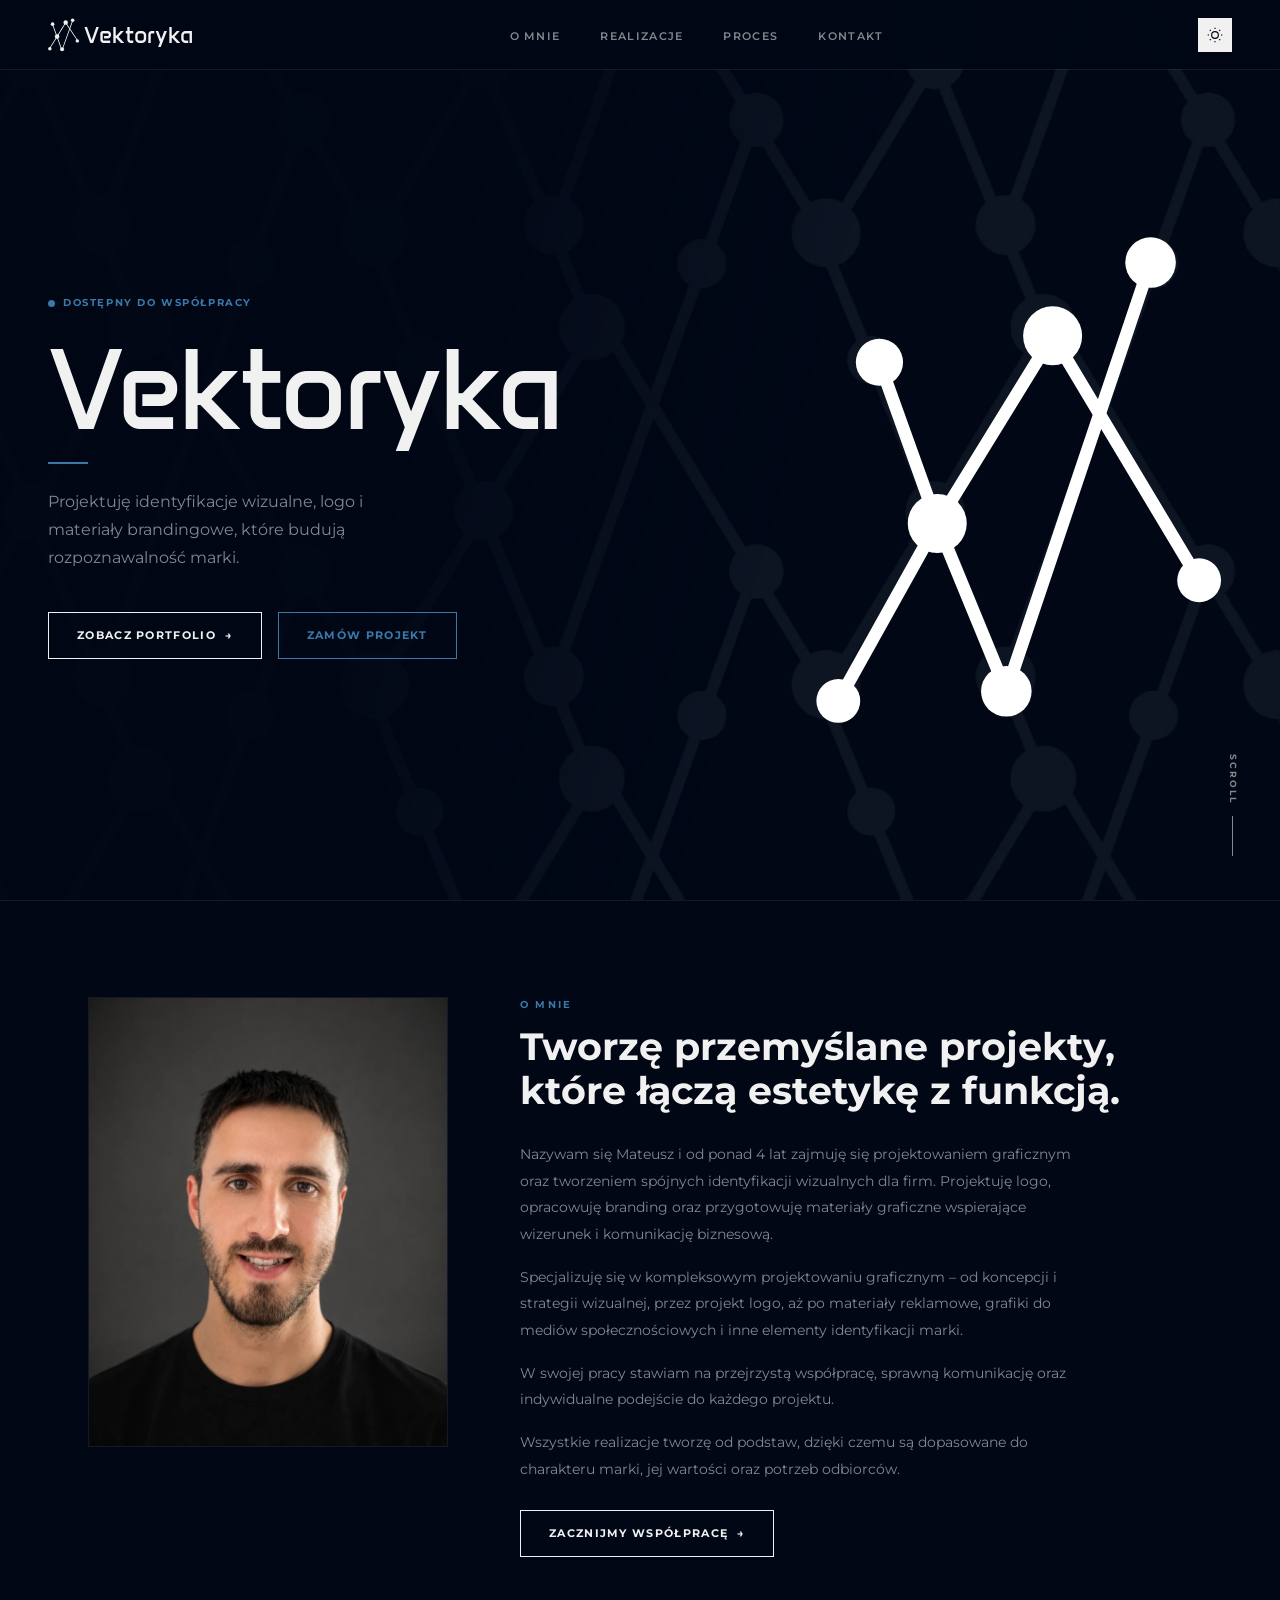
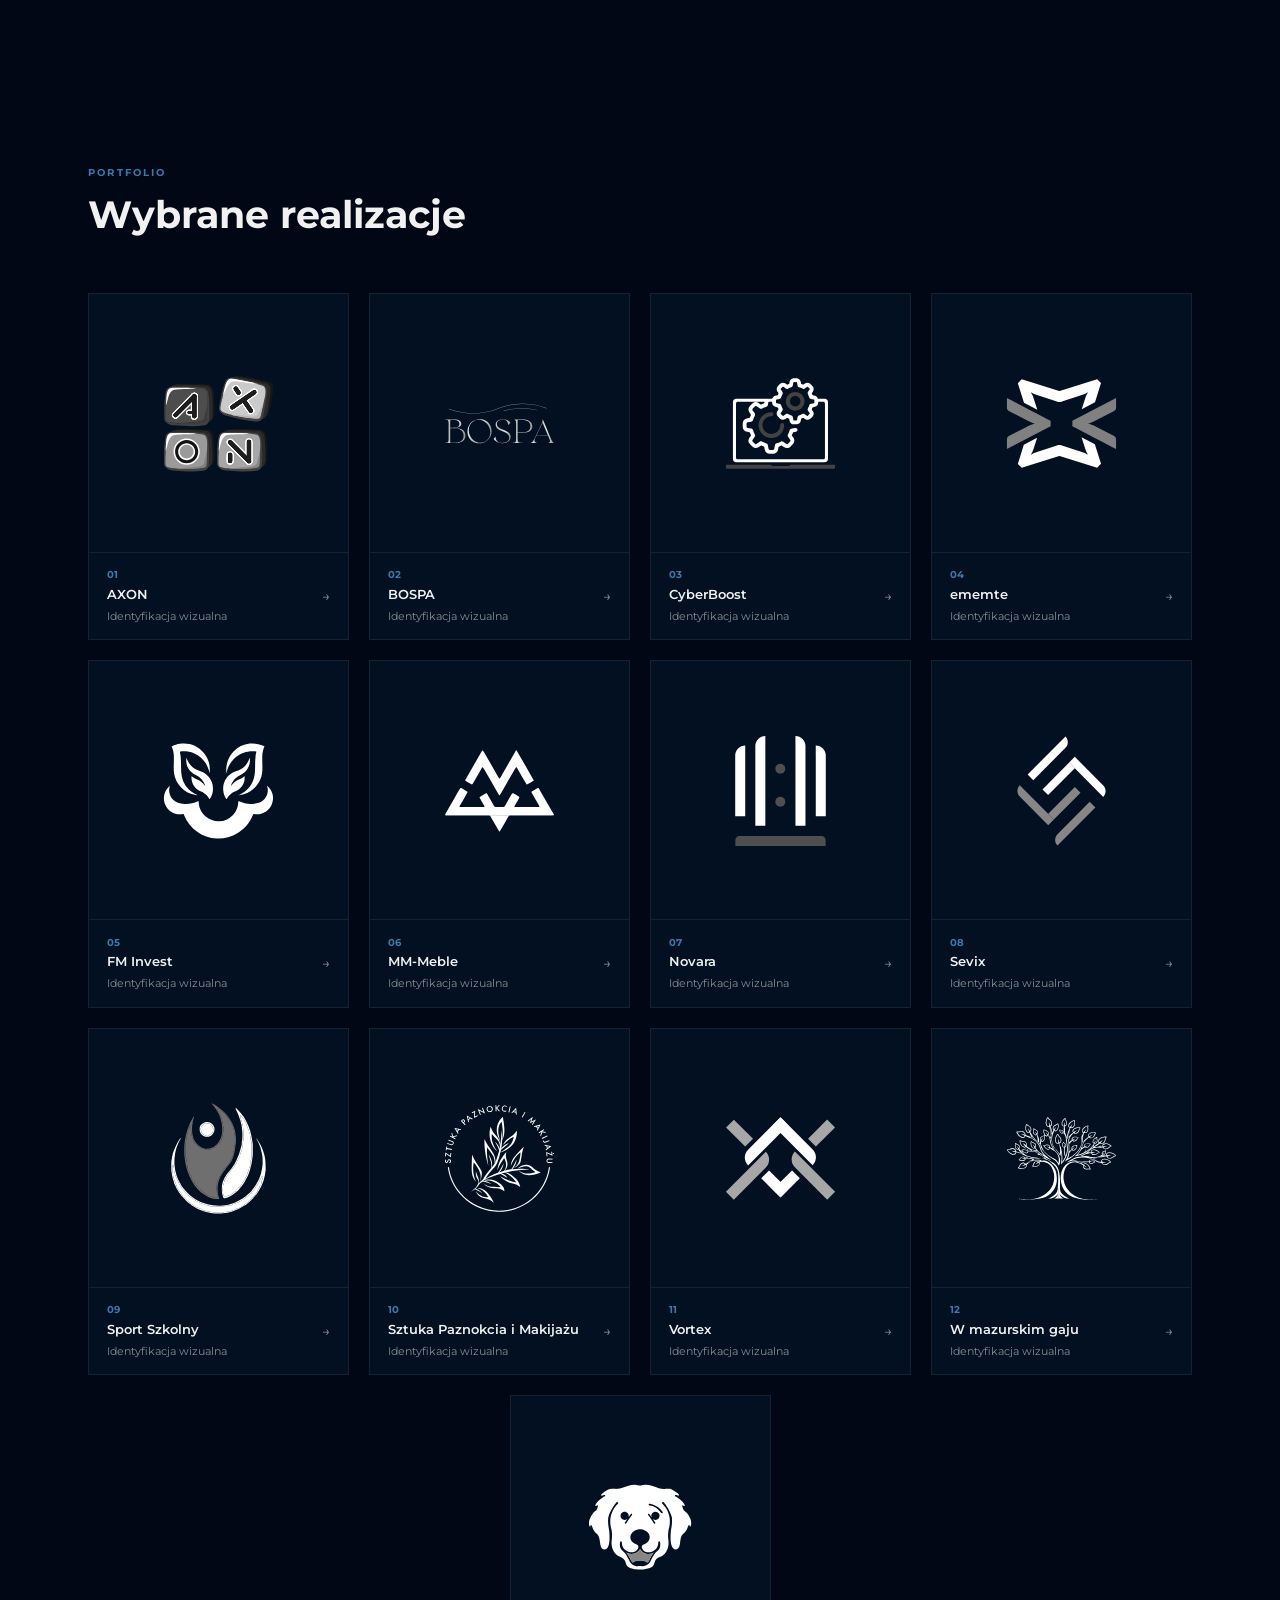
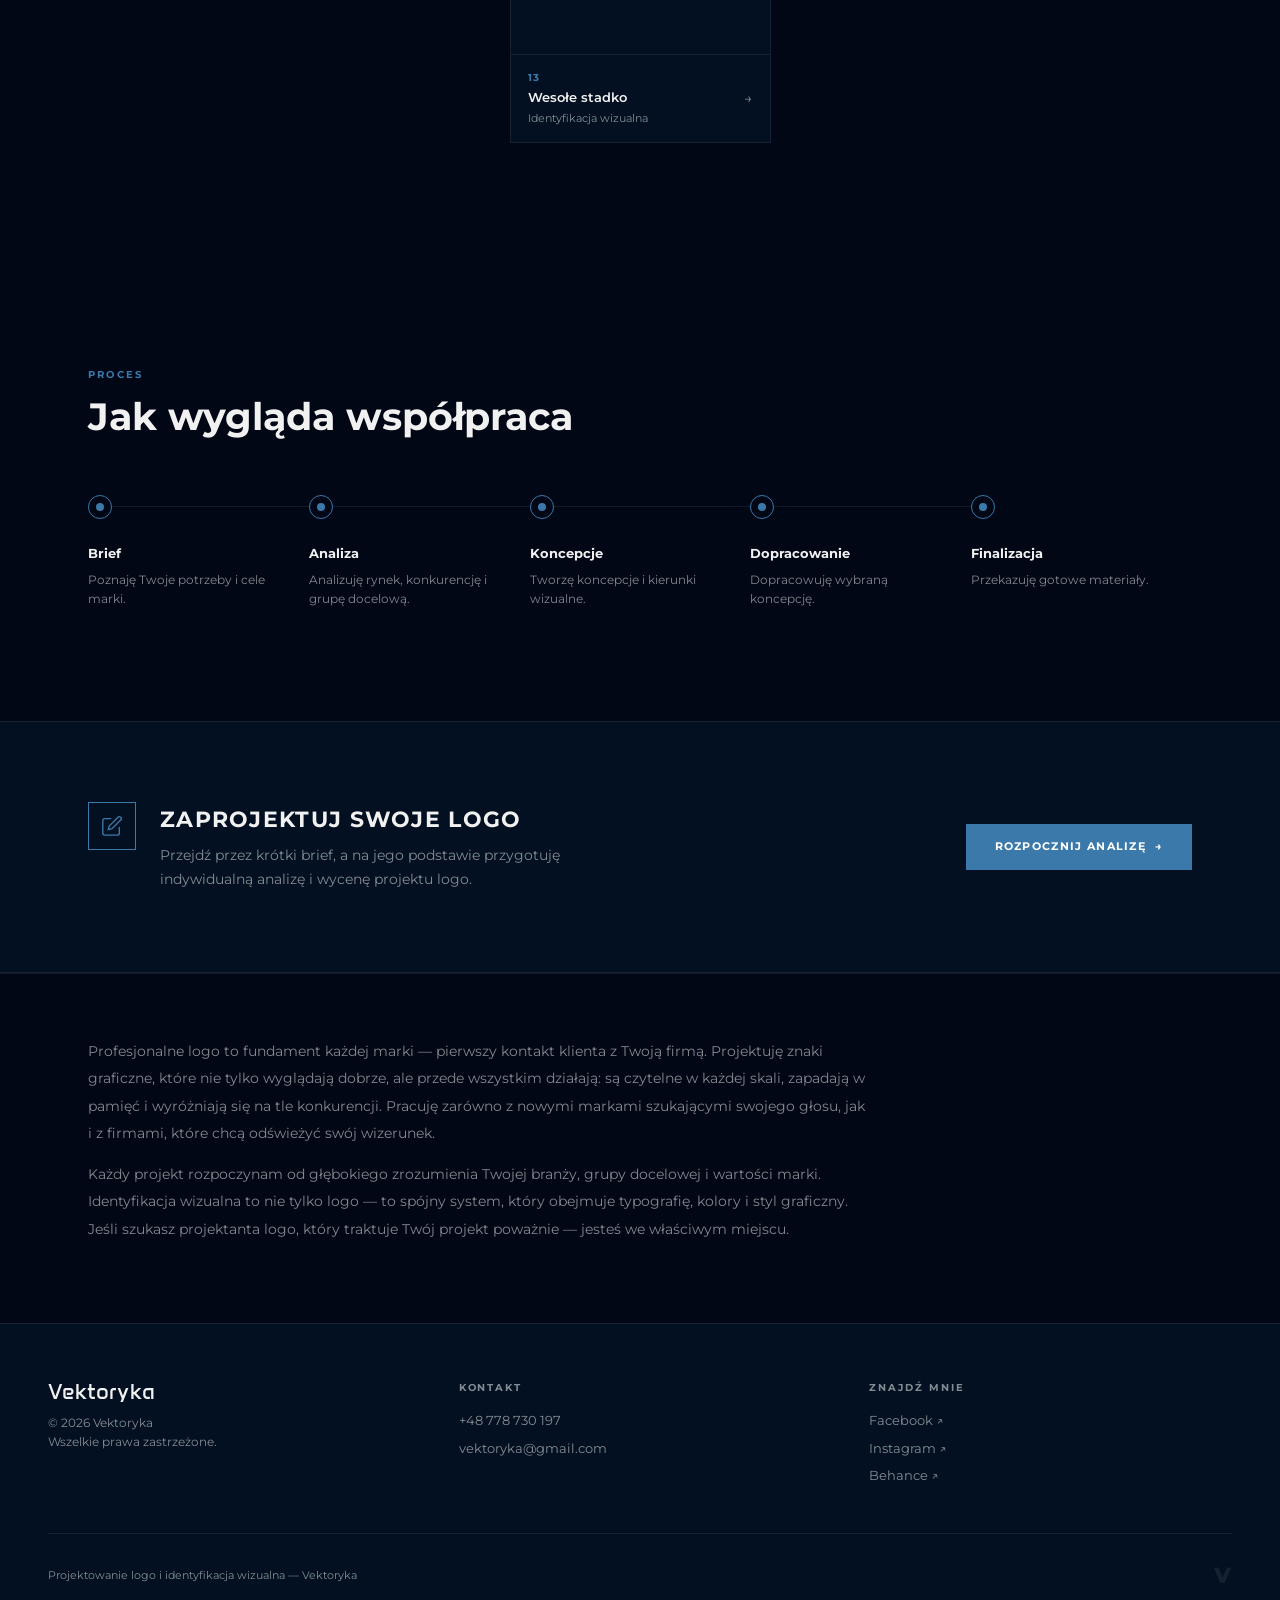
==== commit 84341731: "Logo brief" ====
--- a/index.html
+++ b/index.html
@@ -334,6 +334,8 @@
             </div>
           </div>
 
+          <!-- Nowe realizacje dodawaj tutaj: skopiuj kafelek powyżej i wklej nad tą linią -->
+
         </div>
       </div>
     </section>
--- a/css/style.css
+++ b/css/style.css
@@ -1247,7 +1247,6 @@
   color: var(--text);
 }
 
-.f-option input[type="radio"],
 .f-option input[type="checkbox"] {
   appearance: none;
   -webkit-appearance: none;
@@ -1260,26 +1259,12 @@
   transition: border-color var(--transition);
 }
 
-[data-theme="light"] .f-option input[type="radio"],
 [data-theme="light"] .f-option input[type="checkbox"] {
   border-color: rgba(15, 27, 42, .3);
 }
 
-.f-option input[type="radio"] {
-  border-radius: 50%;
-}
-
-.f-option input[type="radio"]:checked,
 .f-option input[type="checkbox"]:checked {
   border-color: var(--accent);
-}
-
-.f-option input[type="radio"]:checked::after {
-  content: '';
-  position: absolute;
-  inset: 3px;
-  border-radius: 50%;
-  background: var(--accent);
 }
 
 .f-option input[type="checkbox"]:checked::after {
@@ -1287,33 +1272,6 @@
   position: absolute;
   inset: 2px;
   background: var(--accent);
-}
-
-.f-file-label {
-  display: inline-flex;
-  align-items: center;
-  gap: .6rem;
-  padding: .75rem 1.25rem;
-  border: 1px dashed var(--border);
-  font-size: .78rem;
-  color: var(--muted);
-  cursor: pointer;
-  transition: border-color var(--transition), color var(--transition);
-}
-
-.f-file-label:hover {
-  border-color: var(--accent);
-  color: var(--text);
-}
-
-.f-file-input {
-  display: none;
-}
-
-.f-file-name {
-  font-size: .72rem;
-  color: var(--muted);
-  margin-top: .5rem;
 }
 
 .f-hint {
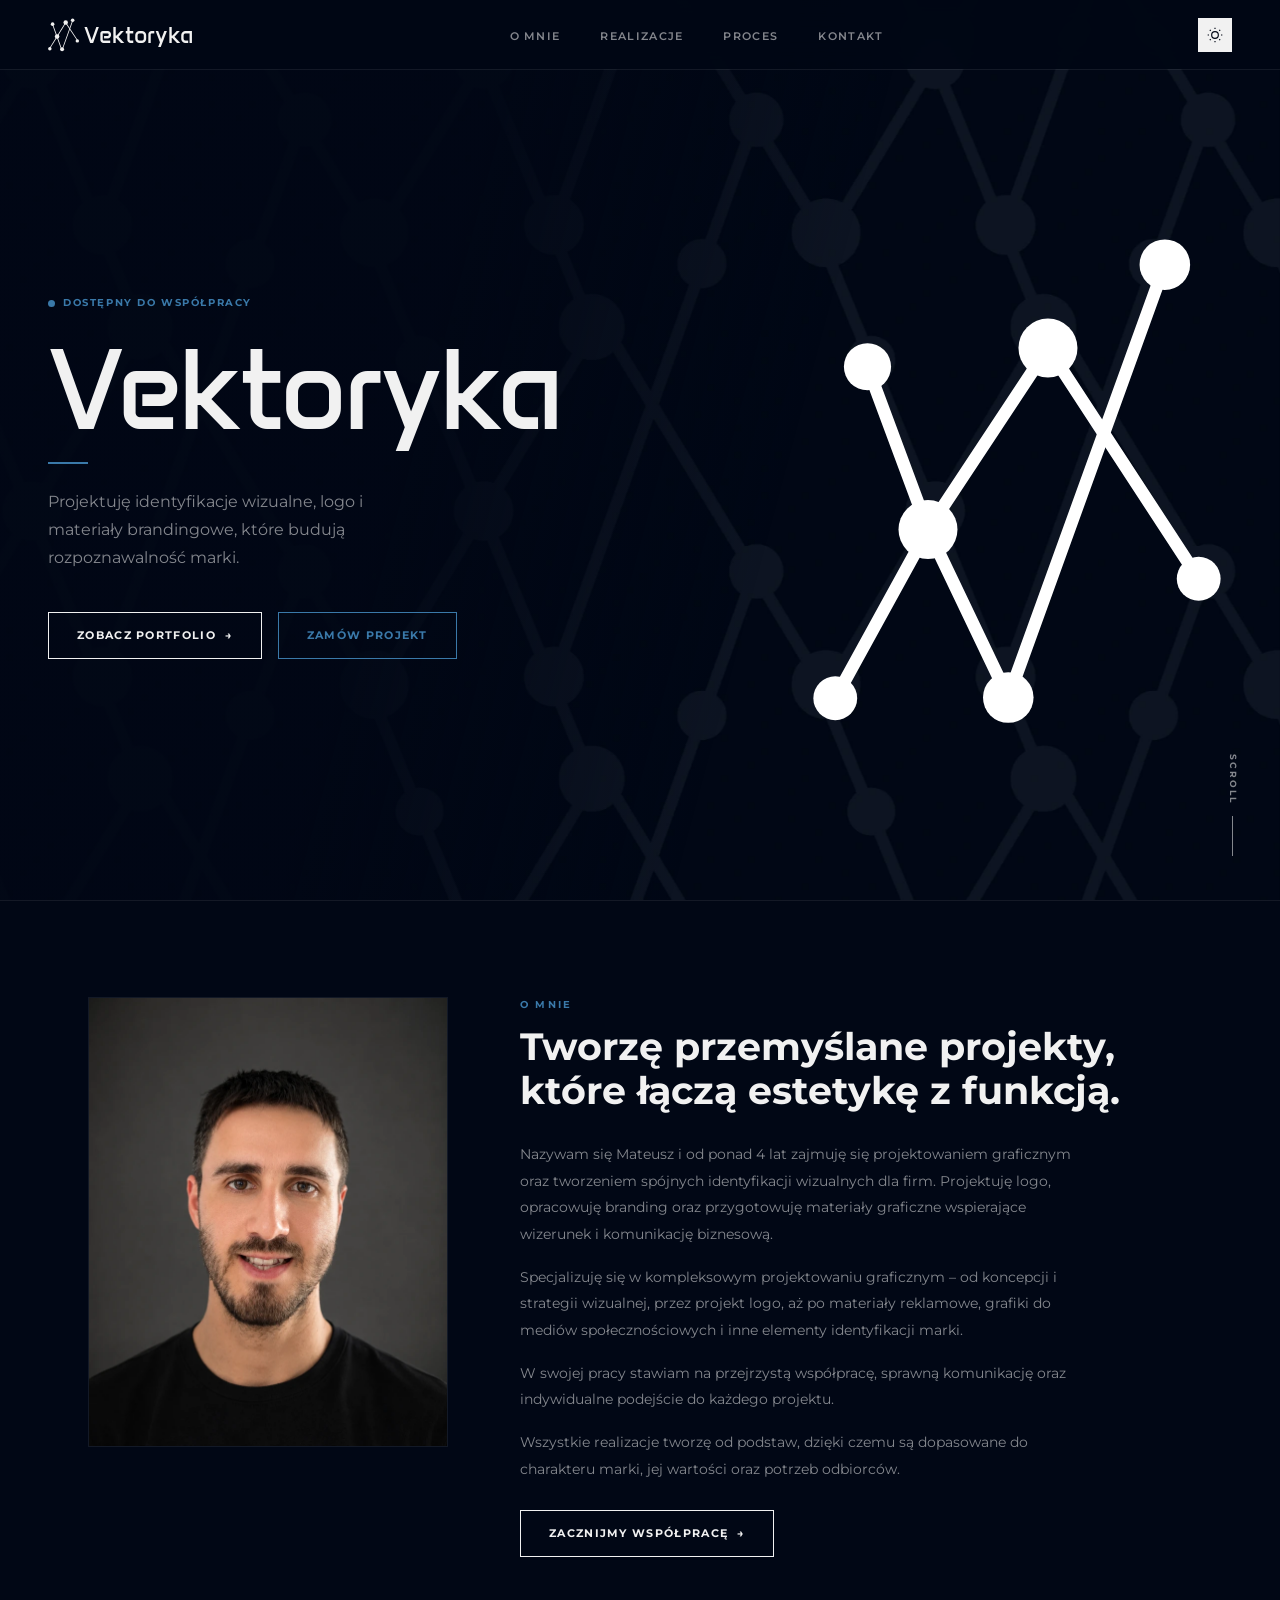
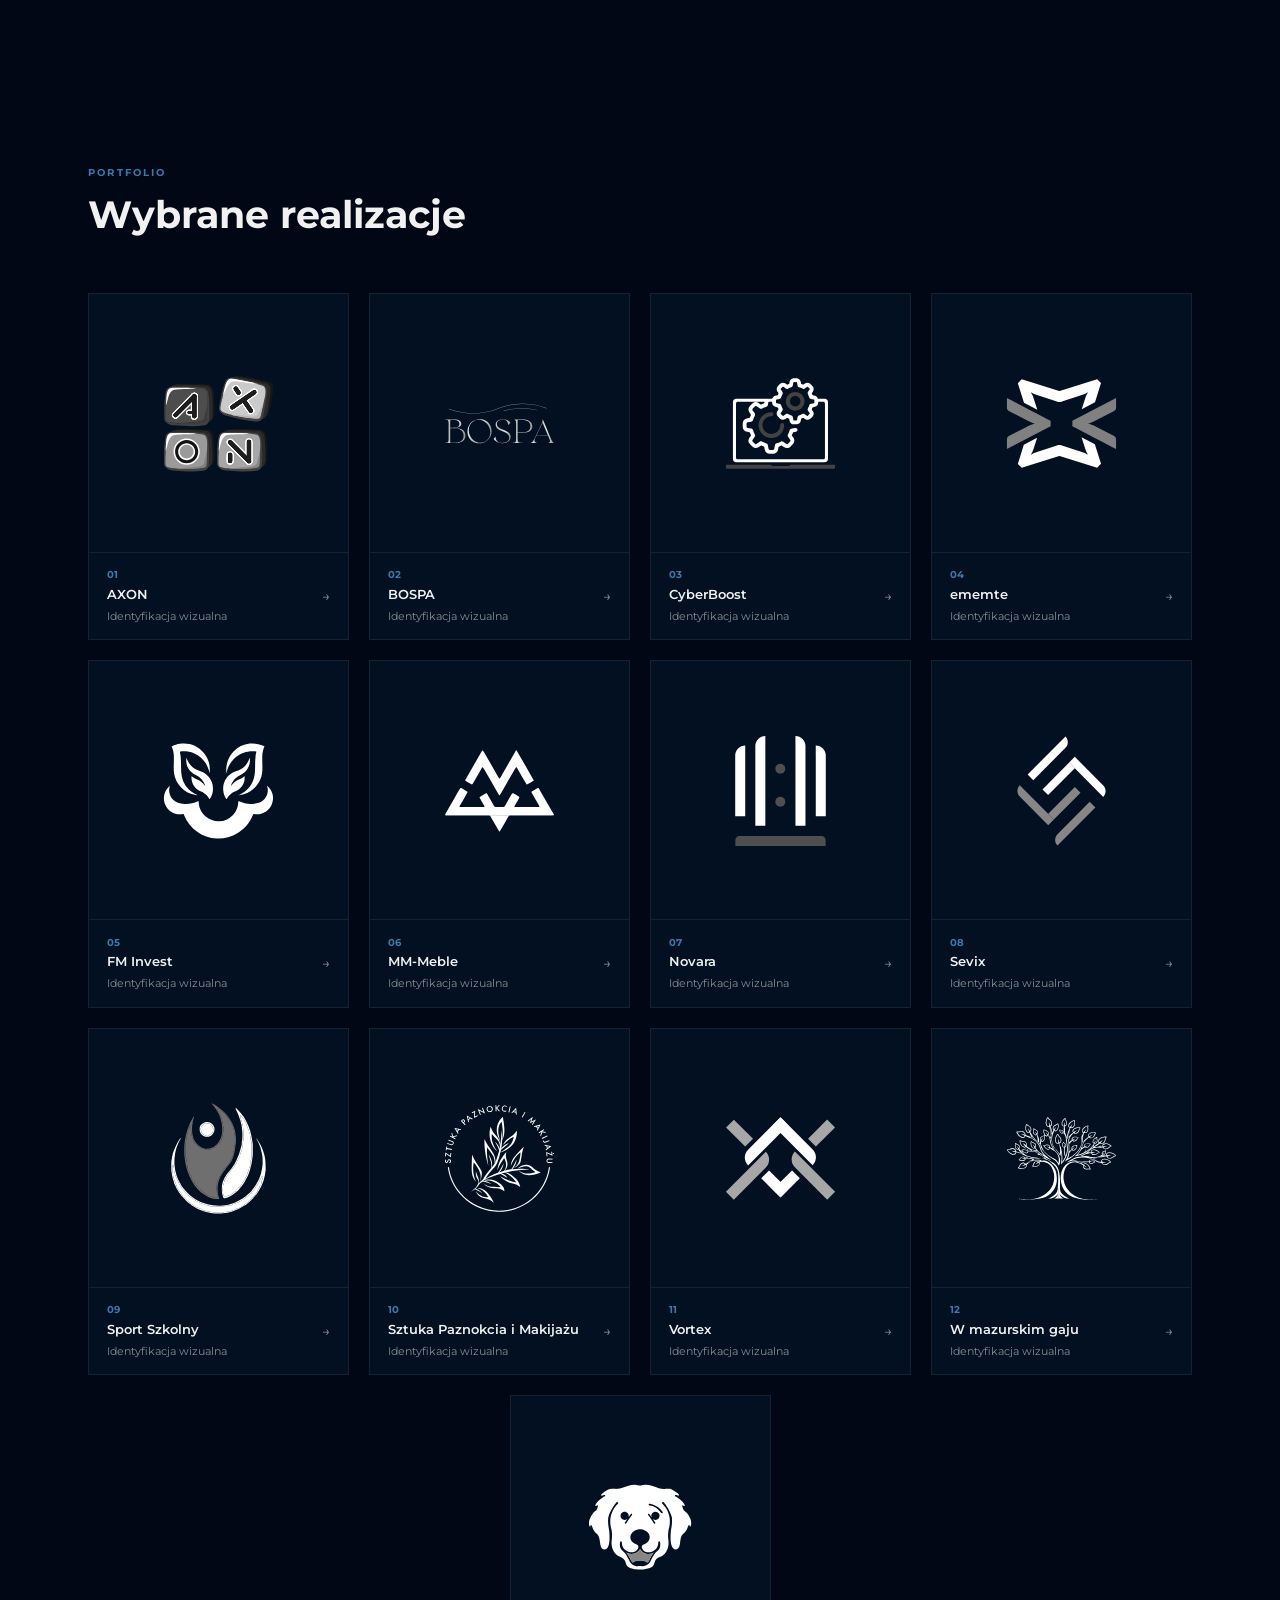
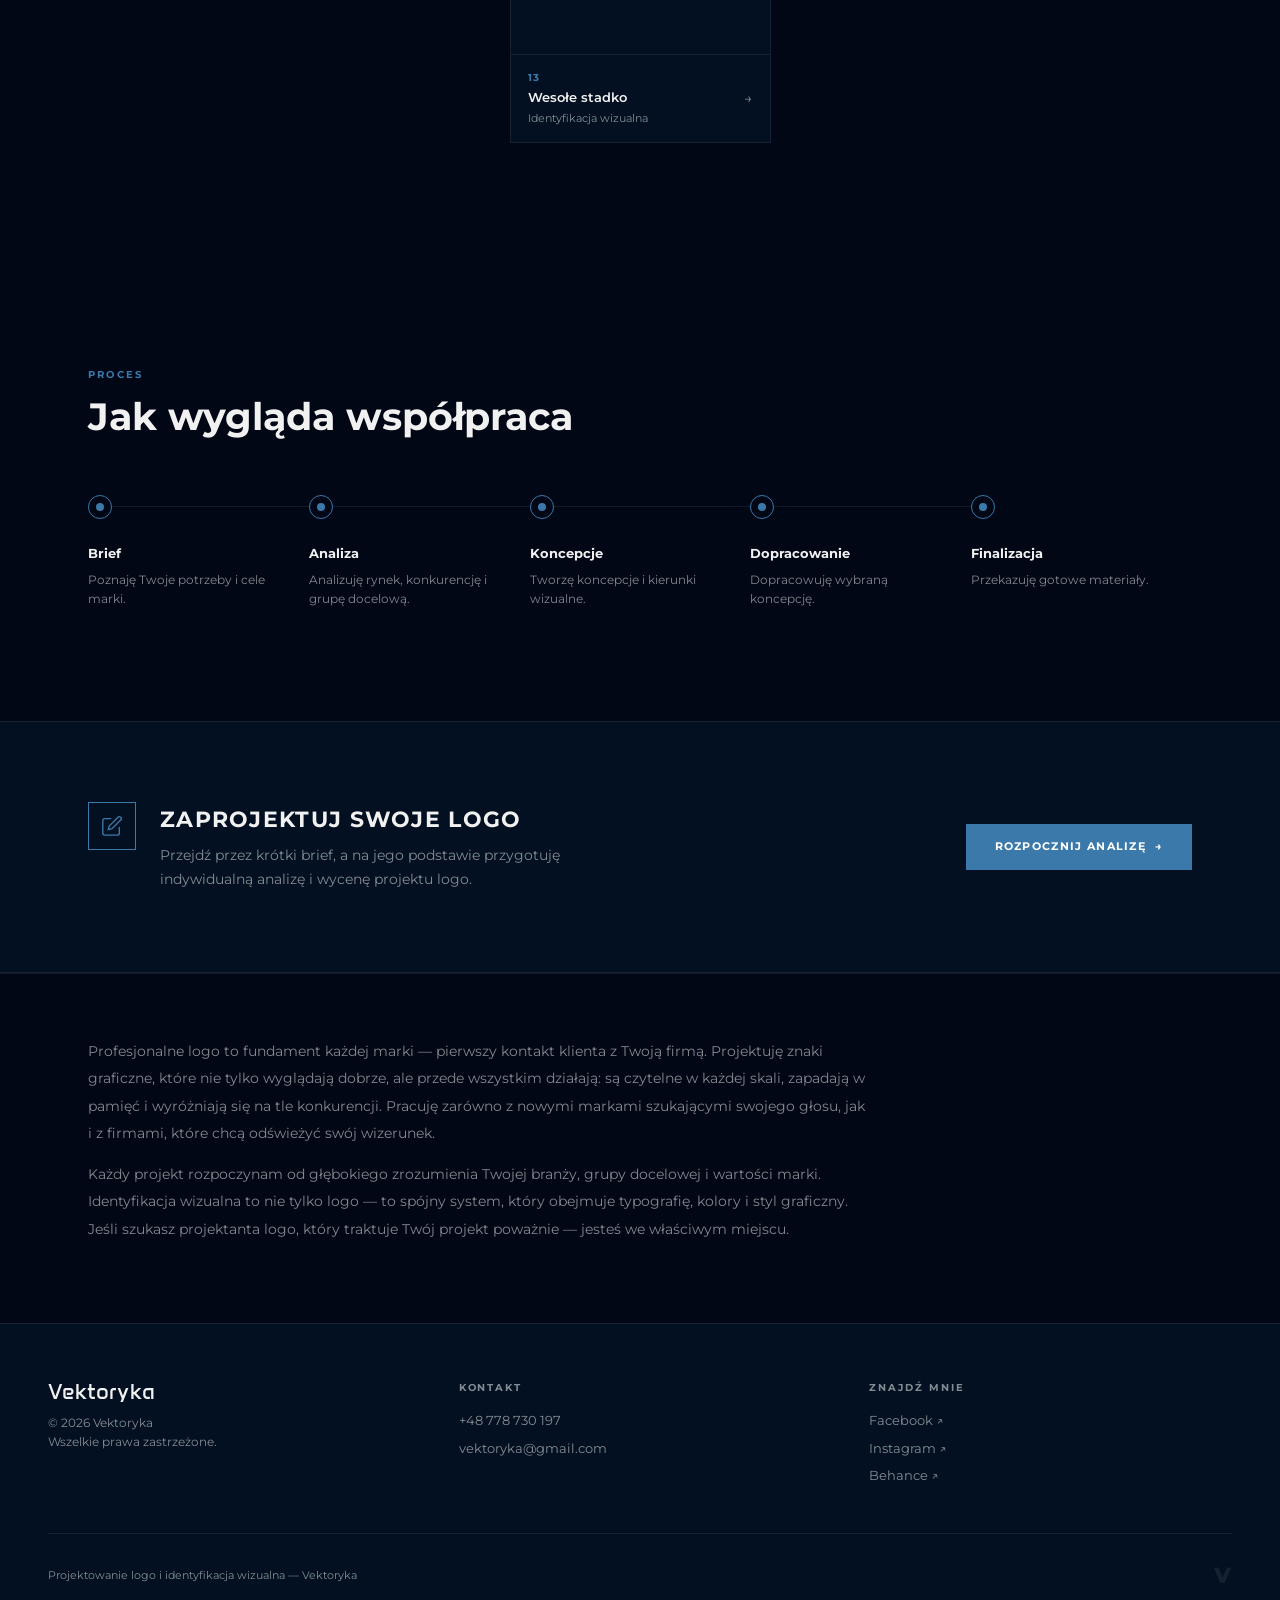
==== commit 2a496bdc: "Add Google tag" ====
--- a/index.html
+++ b/index.html
@@ -4,6 +4,17 @@
 <head>
   <meta charset="UTF-8">
   <meta name="viewport" content="width=device-width, initial-scale=1.0">
+
+  <!-- Google tag (gtag.js) -->
+  <script async src="https://www.googletagmanager.com/gtag/js?id=AW-18359956208"></script>
+  <script>
+    window.dataLayer = window.dataLayer || [];
+    function gtag(){dataLayer.push(arguments);}
+    gtag('js', new Date());
+
+    gtag('config', 'AW-18359956208');
+  </script>
+
   <title>Vektoryka — Projektowanie logo i identyfikacja wizualna</title>
   <meta name="description"
     content="Projektuję identyfikacje wizualne, logo i materiały brandingowe, które budują rozpoznawalność marki. Sprawdź portfolio i zamów projekt.">
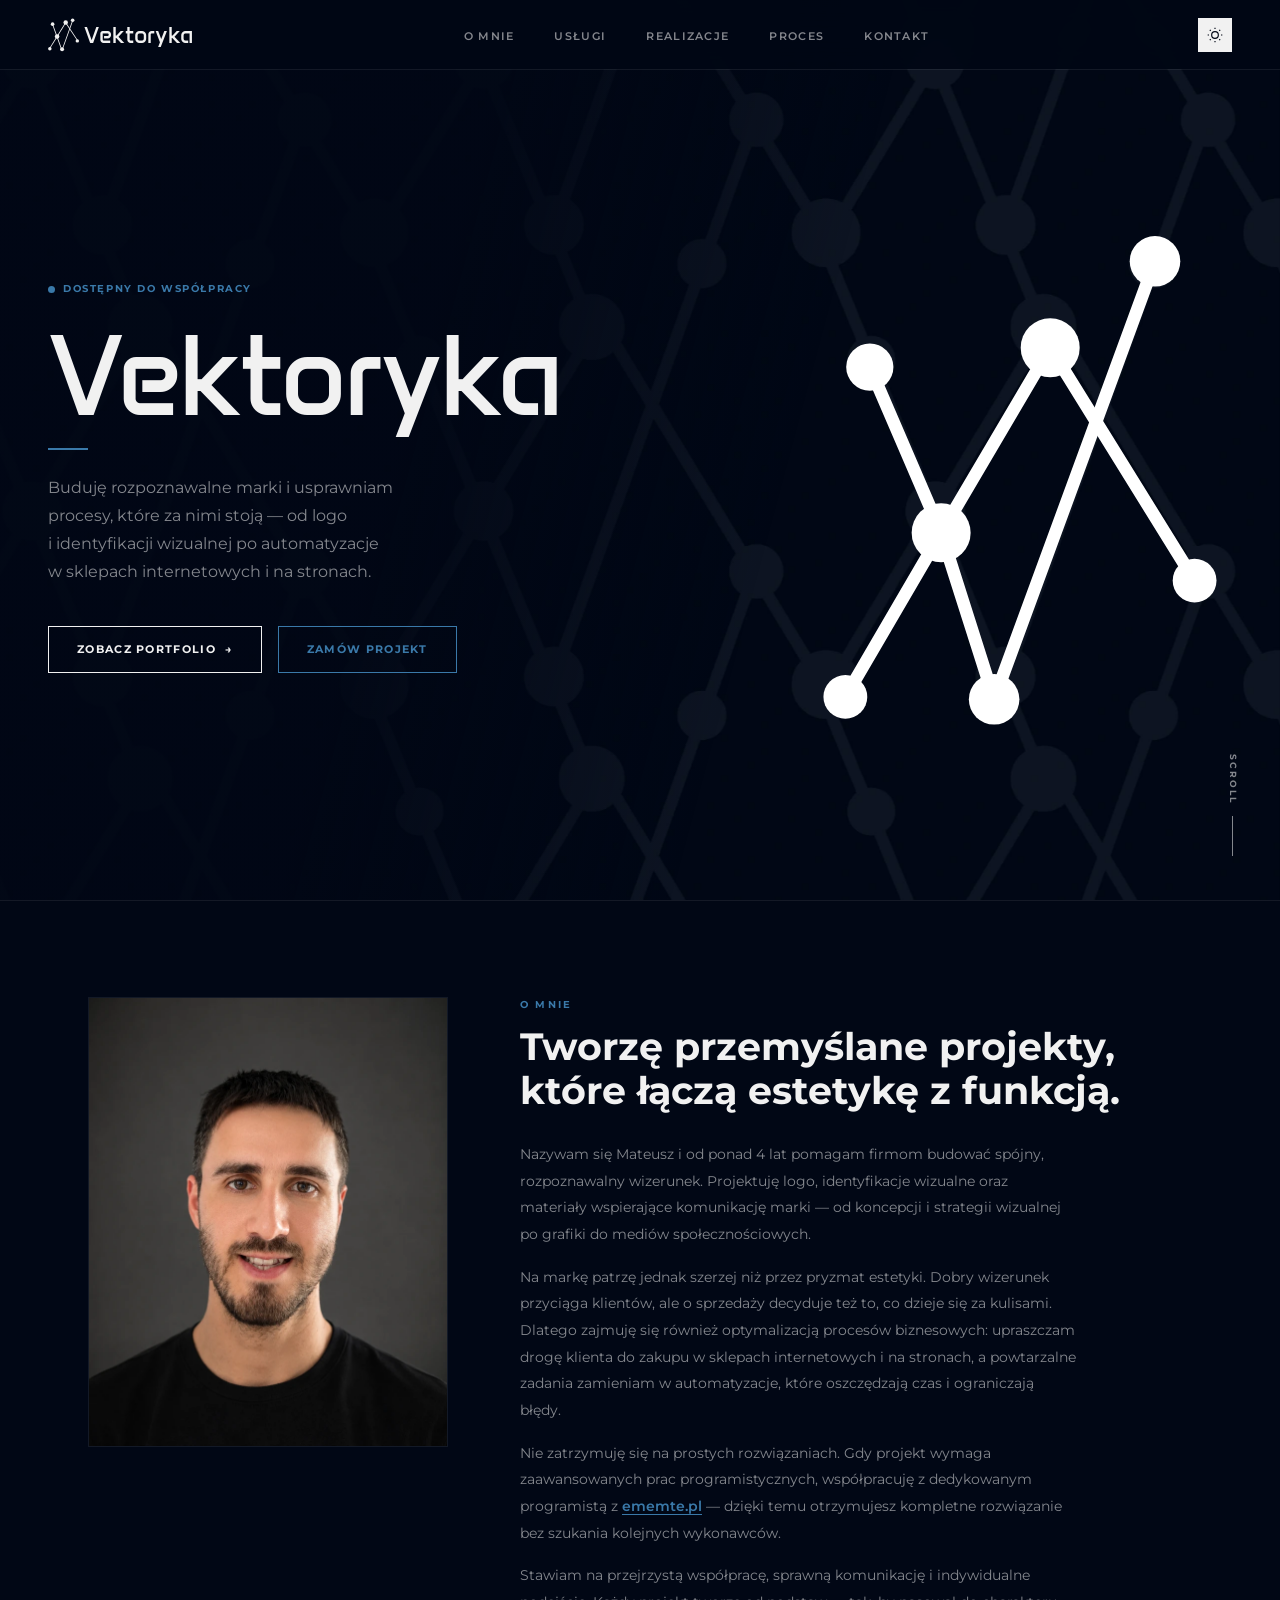
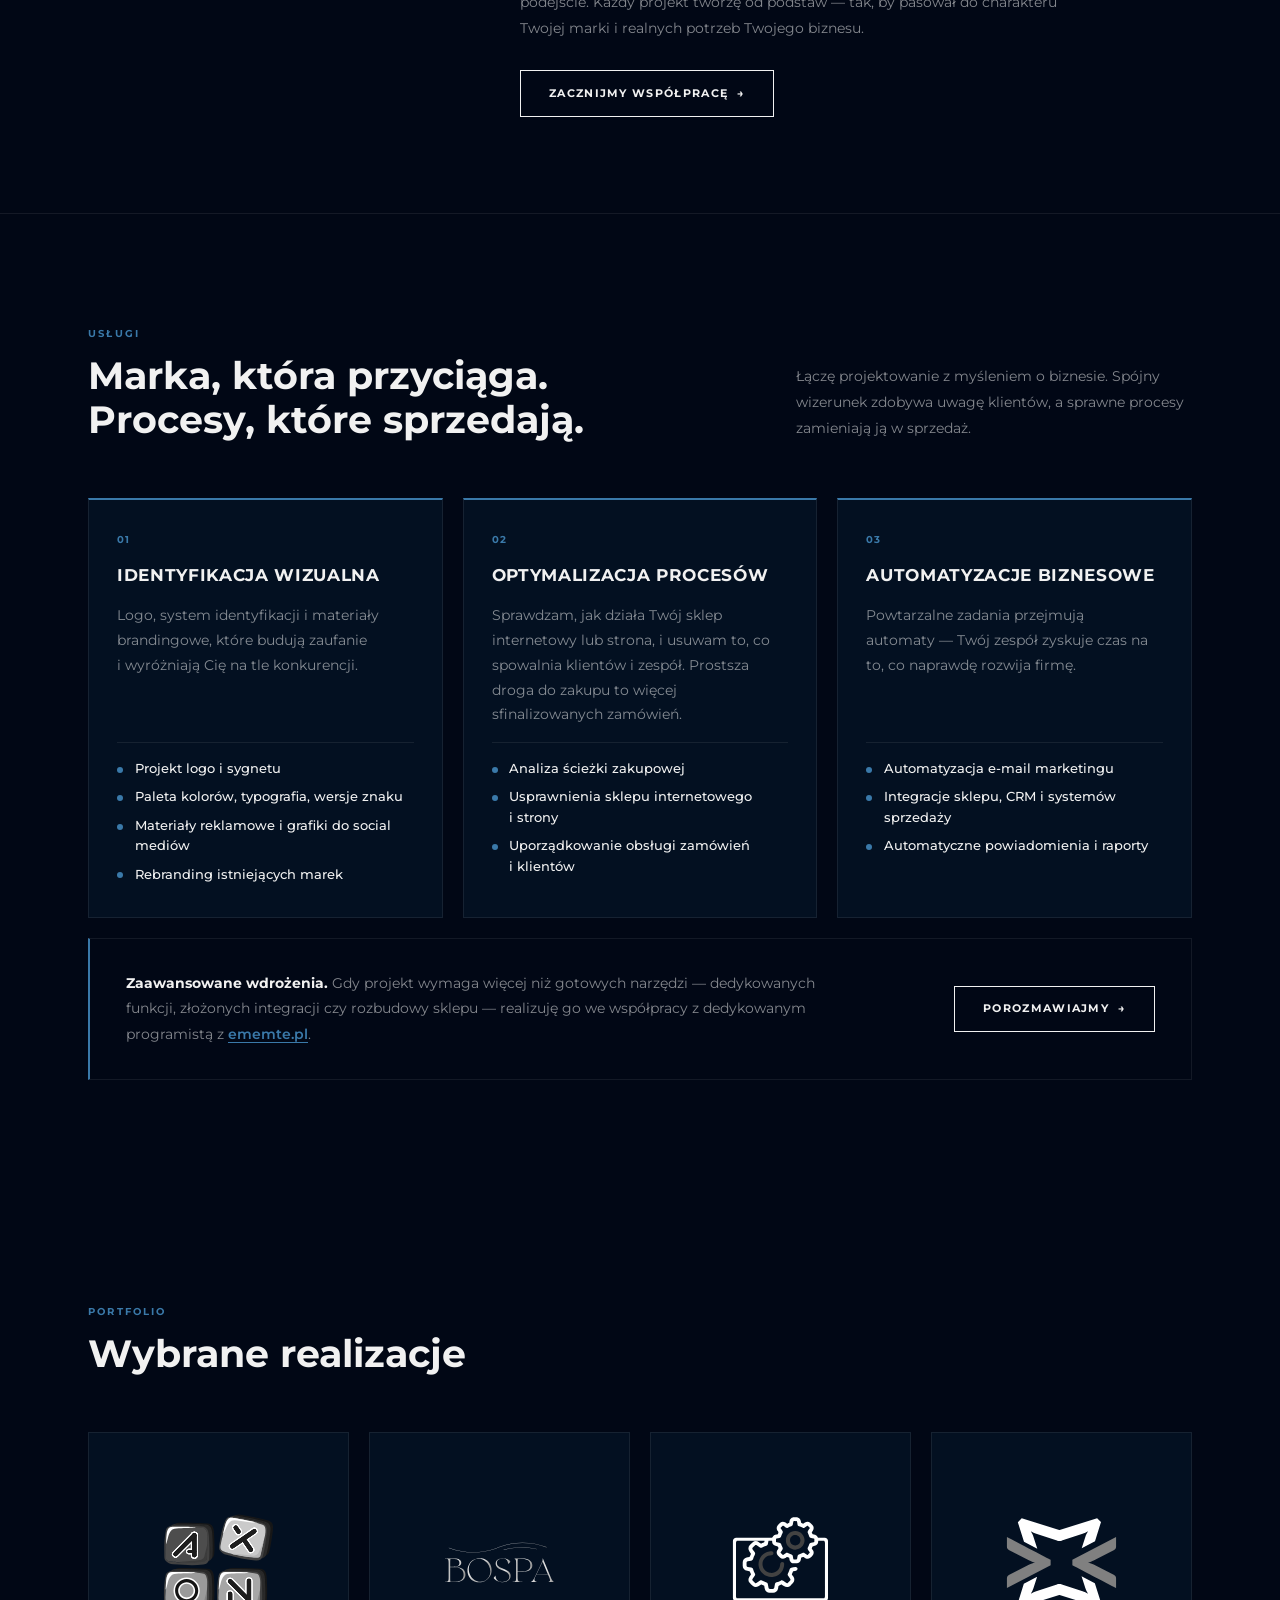
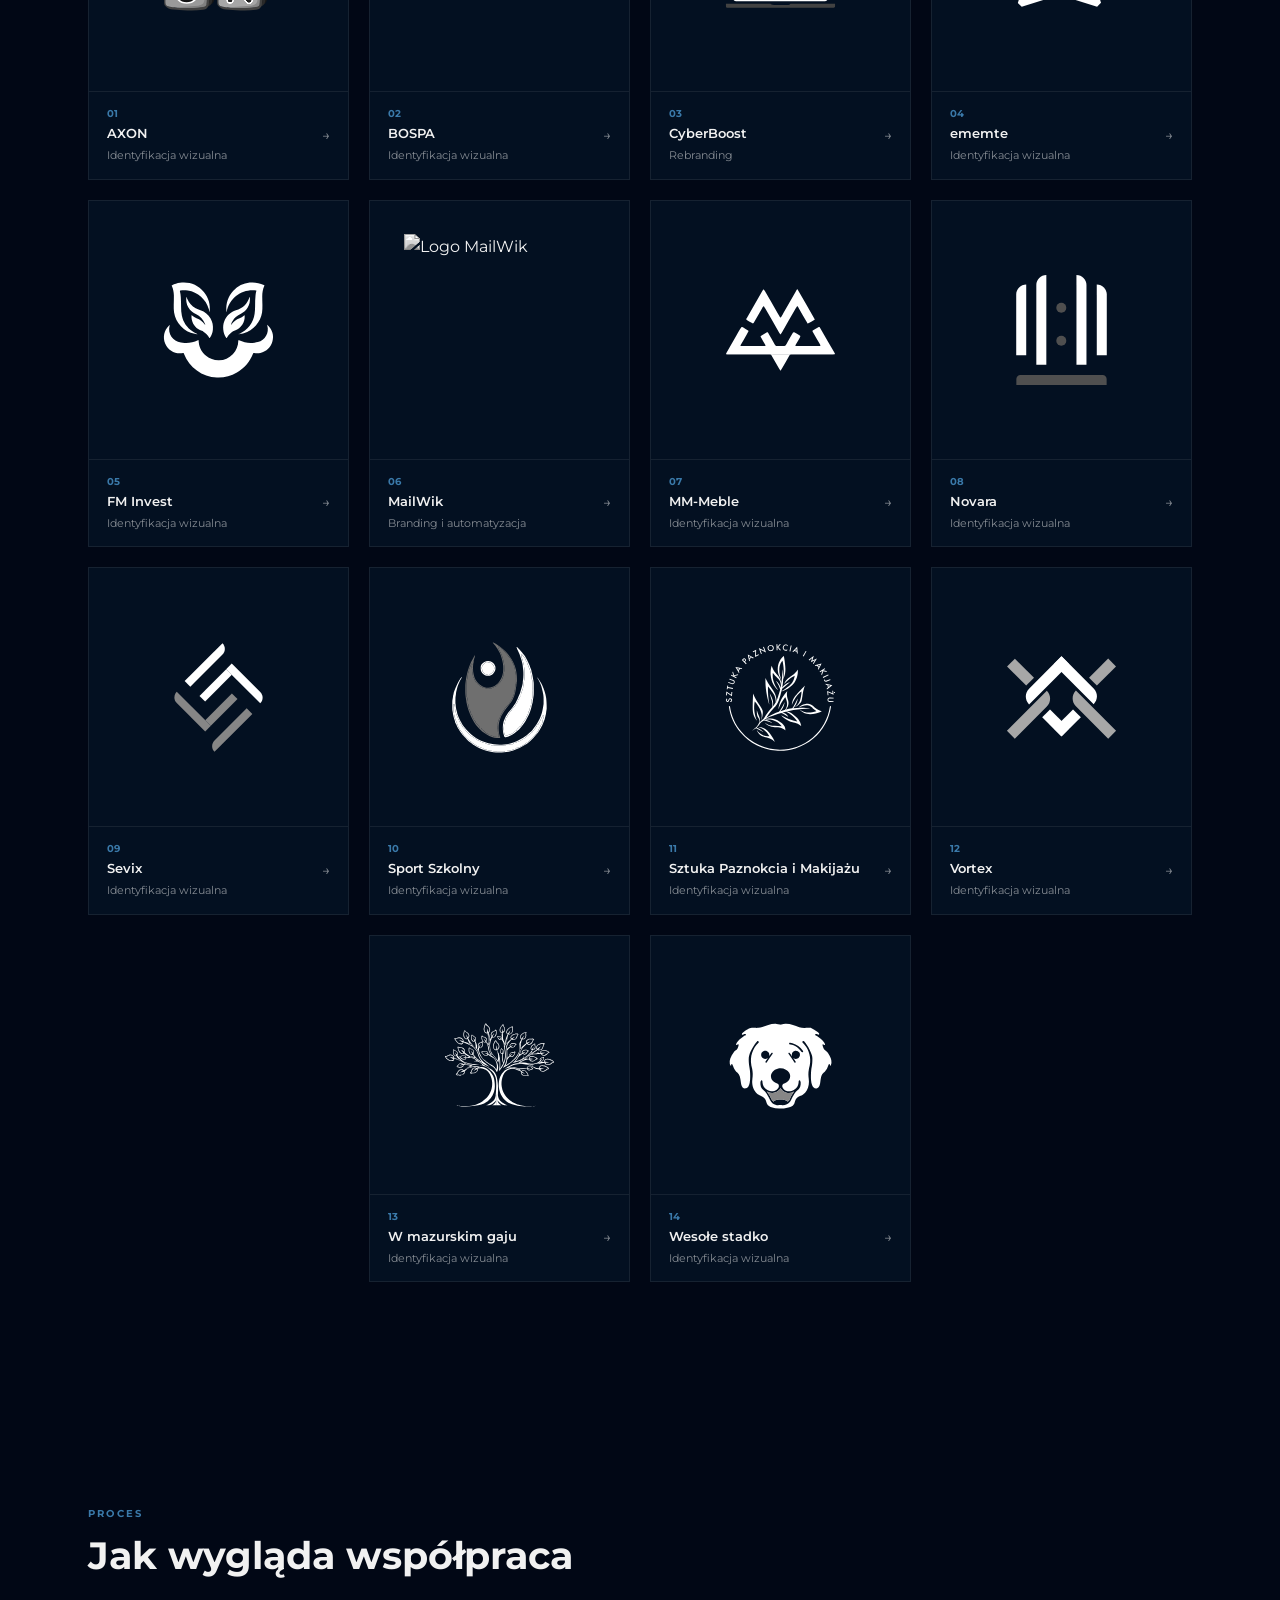
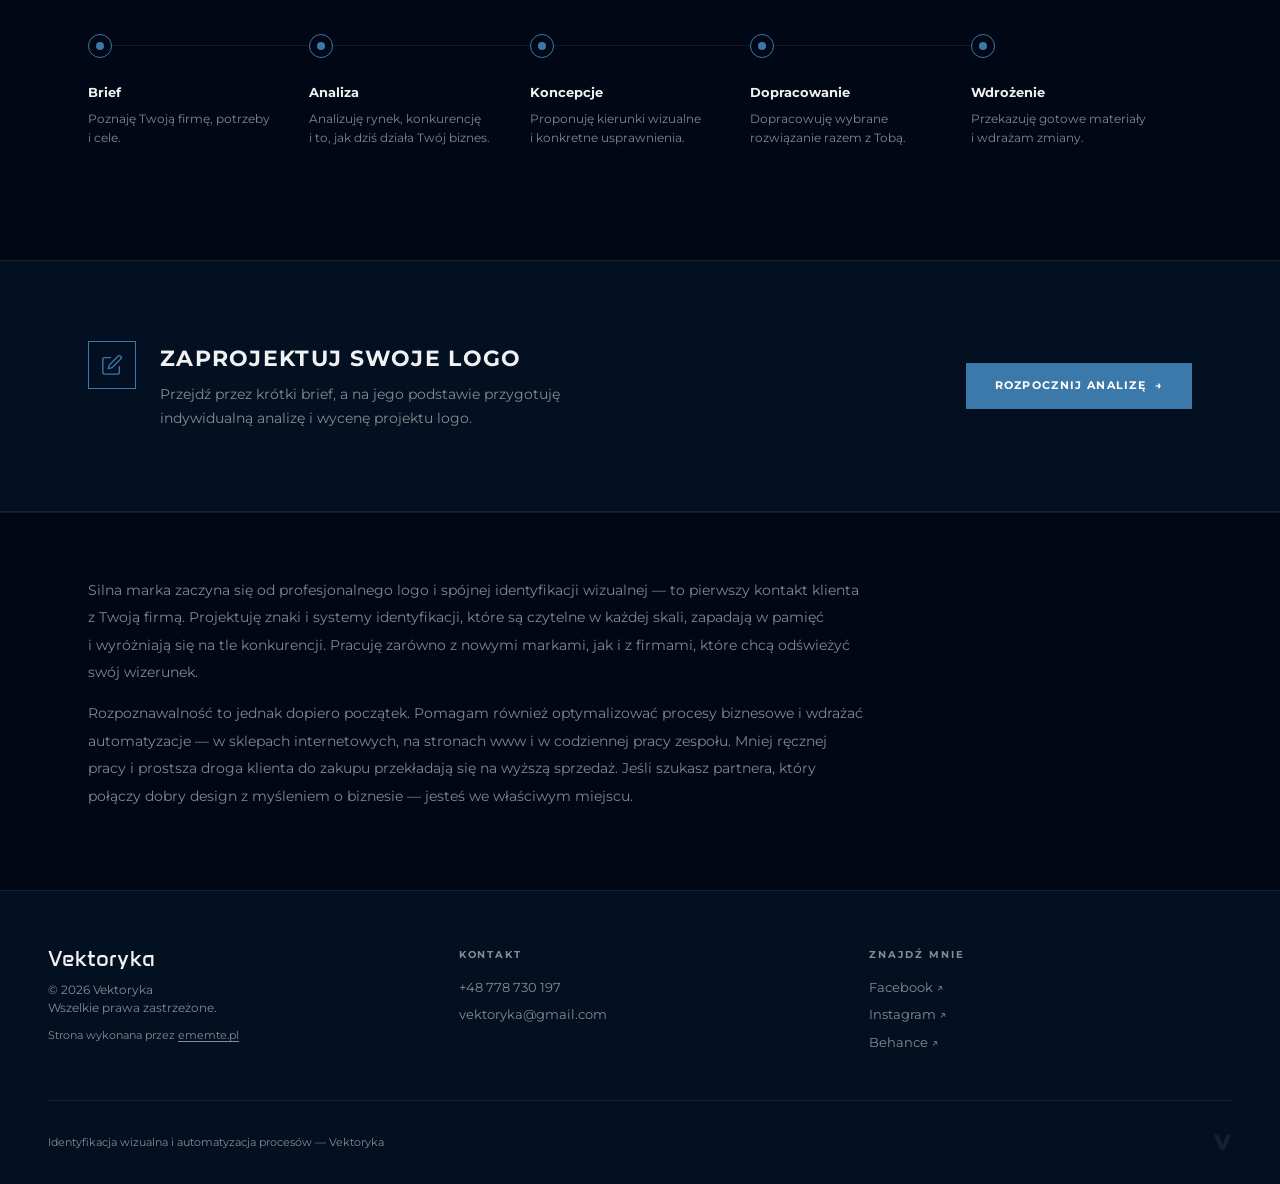
==== commit 93f4f294: "feat(footer): add ememte.pl site credit" ====
--- a/index.html
+++ b/index.html
@@ -15,12 +15,12 @@
     gtag('config', 'AW-18359956208');
   </script>
 
-  <title>Vektoryka — Projektowanie logo i identyfikacja wizualna</title>
+  <title>Vektoryka — Identyfikacja wizualna i automatyzacja procesów biznesowych</title>
   <meta name="description"
-    content="Projektuję identyfikacje wizualne, logo i materiały brandingowe, które budują rozpoznawalność marki. Sprawdź portfolio i zamów projekt.">
-  <meta name="keywords" content="projektowanie logo, identyfikacja wizualna, branding, logo dla firmy, grafik logo">
-  <meta property="og:title" content="Vektoryka — Projektowanie logo i identyfikacja wizualna">
-  <meta property="og:description" content="Projektuję identyfikacje wizualne, logo i materiały brandingowe.">
+    content="Logo i identyfikacja wizualna oraz optymalizacja i automatyzacja procesów biznesowych dla sklepów internetowych i firm. Rozpoznawalna marka, sprawniejsza sprzedaż.">
+  <meta name="keywords" content="projektowanie logo, identyfikacja wizualna, branding, rebranding, automatyzacja procesów biznesowych, optymalizacja sklepu internetowego, automatyzacje dla firm">
+  <meta property="og:title" content="Vektoryka — Identyfikacja wizualna i automatyzacja procesów biznesowych">
+  <meta property="og:description" content="Logo i identyfikacja wizualna oraz optymalizacja i automatyzacja procesów, które wspierają sprzedaż.">
   <meta property="og:type" content="website">
   <meta property="og:image" content="materiały/Logo1.webp">
   <link rel="icon" type="image/svg+xml" href="materiały/favicon.svg">
@@ -59,6 +59,7 @@
 
     <ul class="nav-menu" id="navMenu">
       <li><a href="#o-mnie">O mnie</a></li>
+      <li><a href="#uslugi">Usługi</a></li>
       <li><a href="#portfolio">Realizacje</a></li>
       <li><a href="#proces">Proces</a></li>
       <li><a href="#kontakt">Kontakt</a></li>
@@ -100,8 +101,8 @@
         </p>
         <h1 class="hero-title">Vektoryka</h1>
         <div class="hero-rule" aria-hidden="true"></div>
-        <p class="hero-lead">Projektuję identyfikacje wizualne, logo i materiały brandingowe, które budują
-          rozpoznawalność marki.</p>
+        <p class="hero-lead">Buduję rozpoznawalne marki i&nbsp;usprawniam procesy, które za nimi stoją&nbsp;— od logo
+          i&nbsp;identyfikacji wizualnej po automatyzacje w&nbsp;sklepach internetowych i&nbsp;na stronach.</p>
         <div class="hero-ctas">
           <a href="#portfolio" class="btn btn-outline">Zobacz portfolio &nbsp;→</a>
           <a href="#kontakt" data-tel="+48778730197" class="btn btn-ghost">Zamów projekt</a>
@@ -118,24 +119,81 @@
         </div>
         <div class="om-body">
           <div class="reveal">
-            <p class="sec-label">O mnie</p>
-            <h2>Tworzę przemyślane projekty,<br>które łączą estetykę z funkcją.</h2>
+            <p class="sec-label">O&nbsp;mnie</p>
+            <h2>Tworzę przemyślane projekty,<br>które łączą estetykę z&nbsp;funkcją.</h2>
           </div>
           <div class="om-text reveal">
-            <p>Nazywam się Mateusz i od ponad 4 lat zajmuję się projektowaniem graficznym oraz tworzeniem spójnych
-              identyfikacji wizualnych dla firm. Projektuję logo, opracowuję branding oraz przygotowuję materiały
-              graficzne wspierające wizerunek i komunikację biznesową.</p>
-            <p>Specjalizuję się w kompleksowym projektowaniu graficznym – od koncepcji i strategii wizualnej, przez
-              projekt logo, aż po materiały reklamowe, grafiki do mediów społecznościowych i inne elementy identyfikacji
-              marki.</p>
-            <p>W swojej pracy stawiam na przejrzystą współpracę, sprawną komunikację oraz indywidualne podejście do
-              każdego projektu.</p>
-            <p>Wszystkie realizacje tworzę od podstaw, dzięki czemu są dopasowane do charakteru marki, jej wartości oraz
-              potrzeb odbiorców.</p>
+            <p>Nazywam się Mateusz i&nbsp;od ponad 4 lat pomagam firmom budować spójny, rozpoznawalny wizerunek. Projektuję
+              logo, identyfikacje wizualne oraz materiały wspierające komunikację marki&nbsp;— od koncepcji i&nbsp;strategii
+              wizualnej po grafiki do mediów społecznościowych.</p>
+            <p>Na markę patrzę jednak szerzej niż przez pryzmat estetyki. Dobry wizerunek przyciąga klientów, ale
+              o&nbsp;sprzedaży decyduje też to, co dzieje się za kulisami. Dlatego zajmuję się również optymalizacją procesów
+              biznesowych: upraszczam drogę klienta do zakupu w&nbsp;sklepach internetowych i&nbsp;na stronach, a&nbsp;powtarzalne
+              zadania zamieniam w&nbsp;automatyzacje, które oszczędzają czas i&nbsp;ograniczają błędy.</p>
+            <p>Nie zatrzymuję się na prostych rozwiązaniach. Gdy projekt wymaga zaawansowanych prac programistycznych,
+              współpracuję z&nbsp;dedykowanym programistą z&nbsp;<a class="om-link" href="https://ememte.pl" target="_blank"
+                rel="noopener">ememte.pl</a>&nbsp;— dzięki temu otrzymujesz kompletne rozwiązanie bez szukania kolejnych
+              wykonawców.</p>
+            <p>Stawiam na przejrzystą współpracę, sprawną komunikację i&nbsp;indywidualne podejście. Każdy projekt tworzę od
+              podstaw&nbsp;— tak, by pasował do charakteru Twojej marki i&nbsp;realnych potrzeb Twojego biznesu.</p>
           </div>
           <div class="reveal">
-            <a href="analiza.html" class="btn btn-outline">Zacznijmy współpracę &nbsp;→</a>
-          </div>
+            <a href="#kontakt" class="btn btn-outline">Zacznijmy współpracę &nbsp;→</a>
+          </div>
+        </div>
+      </div>
+    </section>
+
+    <section id="uslugi" class="sec">
+      <div class="container">
+        <div class="sec-head reveal">
+          <div>
+            <p class="sec-label">Usługi</p>
+            <h2>Marka, która przyciąga.<br>Procesy, które sprzedają.</h2>
+          </div>
+          <p class="sec-intro">Łączę projektowanie z&nbsp;myśleniem o&nbsp;biznesie. Spójny wizerunek zdobywa uwagę klientów,
+            a&nbsp;sprawne procesy zamieniają ją w&nbsp;sprzedaż.</p>
+        </div>
+        <div class="uslugi-grid">
+          <article class="u-card reveal">
+            <span class="u-num">01</span>
+            <h3>Identyfikacja wizualna</h3>
+            <p>Logo, system identyfikacji i&nbsp;materiały brandingowe, które budują zaufanie i&nbsp;wyróżniają Cię na tle
+              konkurencji.</p>
+            <ul class="u-list">
+              <li>Projekt logo i&nbsp;sygnetu</li>
+              <li>Paleta kolorów, typografia, wersje znaku</li>
+              <li>Materiały reklamowe i&nbsp;grafiki do social mediów</li>
+              <li>Rebranding istniejących marek</li>
+            </ul>
+          </article>
+          <article class="u-card reveal">
+            <span class="u-num">02</span>
+            <h3>Optymalizacja procesów</h3>
+            <p>Sprawdzam, jak działa Twój sklep internetowy lub strona, i&nbsp;usuwam to, co spowalnia klientów i&nbsp;zespół.
+              Prostsza droga do zakupu to więcej sfinalizowanych zamówień.</p>
+            <ul class="u-list">
+              <li>Analiza ścieżki zakupowej</li>
+              <li>Usprawnienia sklepu internetowego i&nbsp;strony</li>
+              <li>Uporządkowanie obsługi zamówień i&nbsp;klientów</li>
+            </ul>
+          </article>
+          <article class="u-card reveal">
+            <span class="u-num">03</span>
+            <h3>Automatyzacje biznesowe</h3>
+            <p>Powtarzalne zadania przejmują automaty&nbsp;— Twój zespół zyskuje czas na to, co naprawdę rozwija firmę.</p>
+            <ul class="u-list">
+              <li>Automatyzacja e-mail marketingu</li>
+              <li>Integracje sklepu, CRM i&nbsp;systemów sprzedaży</li>
+              <li>Automatyczne powiadomienia i&nbsp;raporty</li>
+            </ul>
+          </article>
+        </div>
+        <div class="u-partner reveal">
+          <p><strong>Zaawansowane wdrożenia.</strong> Gdy projekt wymaga więcej niż gotowych narzędzi&nbsp;— dedykowanych
+            funkcji, złożonych integracji czy rozbudowy sklepu&nbsp;— realizuję go we współpracy z&nbsp;dedykowanym programistą
+            z&nbsp;<a href="https://ememte.pl" target="_blank" rel="noopener">ememte.pl</a>.</p>
+          <a href="#kontakt" class="btn btn-outline">Porozmawiajmy &nbsp;→</a>
         </div>
       </div>
     </section>
@@ -189,7 +247,7 @@
               <div class="p-meta">
                 <span class="p-num">03</span>
                 <p class="p-name">CyberBoost</p>
-                <p class="p-cat">Identyfikacja wizualna</p>
+                <p class="p-cat">Rebranding</p>
               </div>
               <span class="p-arrow" aria-hidden="true">→</span>
             </div>
@@ -225,6 +283,21 @@
             </div>
           </div>
 
+          <div class="p-card reveal" data-title="MailWik" data-shot-desktop="materiały/identyfikacje-web/mailwik-desktop.png" data-shot-mobile="materiały/identyfikacje-web/mailwik-mobile.png">
+            <div class="p-card-img">
+              <img class="logo-dark" src="materiały/realizacje/mailwik-dark.svg" alt="Logo MailWik" loading="lazy">
+              <img class="logo-light" src="materiały/realizacje/mailwik-light.svg" alt="Logo MailWik" loading="lazy">
+            </div>
+            <div class="p-card-foot">
+              <div class="p-meta">
+                <span class="p-num">06</span>
+                <p class="p-name">MailWik</p>
+                <p class="p-cat">Branding i&nbsp;automatyzacja</p>
+              </div>
+              <span class="p-arrow" aria-hidden="true">→</span>
+            </div>
+          </div>
+
           <div class="p-card reveal" data-title="MM-Meble" data-shot-desktop="materiały/identyfikacje-web/mm-meble-desktop.png" data-shot-mobile="materiały/identyfikacje-web/mm-meble-mobile.png">
             <div class="p-card-img">
               <img class="logo-dark" src="materiały/realizacje/mm-meble-dark.svg" alt="Logo MM-Meble" loading="lazy">
@@ -232,7 +305,7 @@
             </div>
             <div class="p-card-foot">
               <div class="p-meta">
-                <span class="p-num">06</span>
+                <span class="p-num">07</span>
                 <p class="p-name">MM-Meble</p>
                 <p class="p-cat">Identyfikacja wizualna</p>
               </div>
@@ -247,7 +320,7 @@
             </div>
             <div class="p-card-foot">
               <div class="p-meta">
-                <span class="p-num">07</span>
+                <span class="p-num">08</span>
                 <p class="p-name">Novara</p>
                 <p class="p-cat">Identyfikacja wizualna</p>
               </div>
@@ -262,7 +335,7 @@
             </div>
             <div class="p-card-foot">
               <div class="p-meta">
-                <span class="p-num">08</span>
+                <span class="p-num">09</span>
                 <p class="p-name">Sevix</p>
                 <p class="p-cat">Identyfikacja wizualna</p>
               </div>
@@ -277,7 +350,7 @@
             </div>
             <div class="p-card-foot">
               <div class="p-meta">
-                <span class="p-num">09</span>
+                <span class="p-num">10</span>
                 <p class="p-name">Sport Szkolny</p>
                 <p class="p-cat">Identyfikacja wizualna</p>
               </div>
@@ -292,8 +365,8 @@
             </div>
             <div class="p-card-foot">
               <div class="p-meta">
-                <span class="p-num">10</span>
-                <p class="p-name">Sztuka Paznokcia i Makijażu</p>
+                <span class="p-num">11</span>
+                <p class="p-name">Sztuka Paznokcia i&nbsp;Makijażu</p>
                 <p class="p-cat">Identyfikacja wizualna</p>
               </div>
               <span class="p-arrow" aria-hidden="true">→</span>
@@ -307,7 +380,7 @@
             </div>
             <div class="p-card-foot">
               <div class="p-meta">
-                <span class="p-num">11</span>
+                <span class="p-num">12</span>
                 <p class="p-name">Vortex</p>
                 <p class="p-cat">Identyfikacja wizualna</p>
               </div>
@@ -322,8 +395,8 @@
             </div>
             <div class="p-card-foot">
               <div class="p-meta">
-                <span class="p-num">12</span>
-                <p class="p-name">W mazurskim gaju</p>
+                <span class="p-num">13</span>
+                <p class="p-name">W&nbsp;mazurskim gaju</p>
                 <p class="p-cat">Identyfikacja wizualna</p>
               </div>
               <span class="p-arrow" aria-hidden="true">→</span>
@@ -337,7 +410,7 @@
             </div>
             <div class="p-card-foot">
               <div class="p-meta">
-                <span class="p-num">13</span>
+                <span class="p-num">14</span>
                 <p class="p-name">Wesołe stadko</p>
                 <p class="p-cat">Identyfikacja wizualna</p>
               </div>
@@ -360,35 +433,35 @@
             <div class="p-step-dot" aria-hidden="true"></div>
             <div class="p-step-body">
               <h4>Brief</h4>
-              <p>Poznaję Twoje potrzeby i cele marki.</p>
+              <p>Poznaję Twoją firmę, potrzeby i&nbsp;cele.</p>
             </div>
           </div>
           <div class="p-step reveal">
             <div class="p-step-dot" aria-hidden="true"></div>
             <div class="p-step-body">
               <h4>Analiza</h4>
-              <p>Analizuję rynek, konkurencję i grupę docelową.</p>
+              <p>Analizuję rynek, konkurencję i&nbsp;to, jak dziś działa Twój biznes.</p>
             </div>
           </div>
           <div class="p-step reveal">
             <div class="p-step-dot" aria-hidden="true"></div>
             <div class="p-step-body">
               <h4>Koncepcje</h4>
-              <p>Tworzę koncepcje i kierunki wizualne.</p>
+              <p>Proponuję kierunki wizualne i&nbsp;konkretne usprawnienia.</p>
             </div>
           </div>
           <div class="p-step reveal">
             <div class="p-step-dot" aria-hidden="true"></div>
             <div class="p-step-body">
               <h4>Dopracowanie</h4>
-              <p>Dopracowuję wybraną koncepcję.</p>
+              <p>Dopracowuję wybrane rozwiązanie razem z&nbsp;Tobą.</p>
             </div>
           </div>
           <div class="p-step reveal">
             <div class="p-step-dot" aria-hidden="true"></div>
             <div class="p-step-body">
-              <h4>Finalizacja</h4>
-              <p>Przekazuję gotowe materiały.</p>
+              <h4>Wdrożenie</h4>
+              <p>Przekazuję gotowe materiały i&nbsp;wdrażam zmiany.</p>
             </div>
           </div>
         </div>
@@ -406,7 +479,7 @@
           </div>
           <div class="analiza-text">
             <h3>Zaprojektuj swoje logo</h3>
-            <p>Przejdź przez krótki brief, a na jego podstawie przygotuję indywidualną analizę i wycenę projektu logo.
+            <p>Przejdź przez krótki brief, a&nbsp;na jego podstawie przygotuję indywidualną analizę i&nbsp;wycenę projektu logo.
             </p>
           </div>
         </div>
@@ -416,14 +489,14 @@
 
     <div class="seo-block">
       <div class="container reveal">
-        <p>Profesjonalne logo to fundament każdej marki — pierwszy kontakt klienta z Twoją firmą. Projektuję znaki
-          graficzne, które nie tylko wyglądają dobrze, ale przede wszystkim działają: są czytelne w każdej skali,
-          zapadają w pamięć i wyróżniają się na tle konkurencji. Pracuję zarówno z nowymi markami szukającymi swojego
-          głosu, jak i z firmami, które chcą odświeżyć swój wizerunek.</p>
-        <p>Każdy projekt rozpoczynam od głębokiego zrozumienia Twojej branży, grupy docelowej i wartości marki.
-          Identyfikacja wizualna to nie tylko logo — to spójny system, który obejmuje typografię, kolory i styl
-          graficzny. Jeśli szukasz projektanta logo, który traktuje Twój projekt poważnie — jesteś we właściwym miejscu.
-        </p>
+        <p>Silna marka zaczyna się od profesjonalnego logo i&nbsp;spójnej identyfikacji wizualnej&nbsp;— to pierwszy kontakt
+          klienta z&nbsp;Twoją firmą. Projektuję znaki i&nbsp;systemy identyfikacji, które są czytelne w&nbsp;każdej skali, zapadają
+          w&nbsp;pamięć i&nbsp;wyróżniają się na tle konkurencji. Pracuję zarówno z&nbsp;nowymi markami, jak i&nbsp;z&nbsp;firmami, które chcą
+          odświeżyć swój wizerunek.</p>
+        <p>Rozpoznawalność to jednak dopiero początek. Pomagam również optymalizować procesy biznesowe i&nbsp;wdrażać
+          automatyzacje&nbsp;— w&nbsp;sklepach internetowych, na stronach www i&nbsp;w&nbsp;codziennej pracy zespołu. Mniej ręcznej pracy
+          i&nbsp;prostsza droga klienta do zakupu przekładają się na wyższą sprzedaż. Jeśli szukasz partnera, który połączy
+          dobry design z&nbsp;myśleniem o&nbsp;biznesie&nbsp;— jesteś we właściwym miejscu.</p>
       </div>
     </div>
 
@@ -442,6 +515,7 @@
           </text>
         </svg>
         <p class="footer-copy">© 2026 Vektoryka<br>Wszelkie prawa zastrzeżone.</p>
+        <p class="footer-credit">Strona wykonana przez <a href="https://ememte.pl" target="_blank" rel="noopener">ememte.pl</a></p>
       </div>
       <div class="f-col">
         <h5>Kontakt</h5>
@@ -456,7 +530,7 @@
       </div>
     </div>
     <div class="footer-bottom">
-      <p>Projektowanie logo i identyfikacja wizualna — Vektoryka</p>
+      <p>Identyfikacja wizualna i automatyzacja procesów — Vektoryka</p>
       <span class="footer-v" aria-hidden="true">V</span>
     </div>
   </footer>
--- a/css/style.css
+++ b/css/style.css
@@ -758,6 +758,148 @@
   }
 }
 
+#uslugi {
+  border-top: 1px solid var(--border);
+}
+
+.sec-intro {
+  font-size: .9rem;
+  color: var(--muted);
+  line-height: 1.8;
+  max-width: 44ch;
+}
+
+.uslugi-grid {
+  display: grid;
+  grid-template-columns: 1fr;
+  gap: 1rem;
+}
+
+@media (min-width: 900px) {
+  .uslugi-grid {
+    grid-template-columns: repeat(3, 1fr);
+    column-gap: 1.25rem;
+  }
+}
+
+.u-card {
+  display: flex;
+  flex-direction: column;
+  gap: .9rem;
+  padding: 2rem 1.75rem;
+  background: var(--bg2);
+  border: 1px solid var(--border);
+  border-top: 2px solid var(--accent);
+  transition: border-color var(--transition), background var(--transition);
+}
+
+@media (min-width: 900px) {
+  .u-card {
+    display: grid;
+    grid-template-rows: subgrid;
+    grid-row: span 4;
+  }
+}
+
+@media (hover: hover) {
+  .u-card:hover {
+    border-color: rgba(58, 121, 169, .4);
+    border-top-color: var(--accent);
+  }
+}
+
+.u-num {
+  font-size: .62rem;
+  font-weight: 700;
+  letter-spacing: .1em;
+  color: var(--accent);
+}
+
+.u-card h3 {
+  font-size: 1.05rem;
+  font-weight: 700;
+  letter-spacing: .04em;
+  text-transform: uppercase;
+}
+
+.u-card > p {
+  font-size: .86rem;
+  color: var(--muted);
+  line-height: 1.8;
+}
+
+.u-list {
+  list-style: none;
+  display: flex;
+  flex-direction: column;
+  gap: .5rem;
+  padding-top: 1rem;
+  border-top: 1px solid var(--border);
+}
+
+.u-list li {
+  position: relative;
+  padding-left: 1.1rem;
+  font-size: .8rem;
+  font-weight: 500;
+}
+
+.u-list li::before {
+  content: "";
+  position: absolute;
+  left: 0;
+  top: .62em;
+  width: 6px;
+  height: 6px;
+  border-radius: 50%;
+  background: var(--accent);
+}
+
+.u-partner {
+  display: flex;
+  flex-direction: column;
+  align-items: flex-start;
+  gap: 1.5rem;
+  margin-top: 1.25rem;
+  padding: 1.75rem;
+  border: 1px solid var(--border);
+  border-left: 2px solid var(--accent);
+}
+
+.u-partner p {
+  font-size: .88rem;
+  color: var(--muted);
+  line-height: 1.8;
+  max-width: 78ch;
+}
+
+.u-partner strong {
+  color: var(--text);
+  font-weight: 700;
+}
+
+.u-partner a:not(.btn),
+.om-link {
+  color: var(--accent);
+  font-weight: 600;
+  text-decoration: underline;
+  text-underline-offset: 3px;
+}
+
+@media (min-width: 768px) {
+  .u-partner {
+    flex-direction: row;
+    align-items: center;
+    justify-content: space-between;
+    gap: 2.5rem;
+    padding: 2rem 2.25rem;
+  }
+
+  .u-partner .btn {
+    flex-shrink: 0;
+  }
+}
+
 .analiza-banner {
   background: var(--bg2);
   border-top: 1px solid var(--border);
@@ -1062,6 +1204,24 @@
 .footer-copy {
   font-size: .72rem;
   color: var(--muted);
+}
+
+.footer-credit {
+  margin-top: .6rem;
+  font-size: .68rem;
+  color: var(--muted);
+}
+
+.footer-credit a {
+  text-decoration: underline;
+  text-underline-offset: 2px;
+  transition: color var(--transition);
+}
+
+@media (hover: hover) {
+  .footer-credit a:hover {
+    color: var(--accent);
+  }
 }
 
 .f-col h5 {
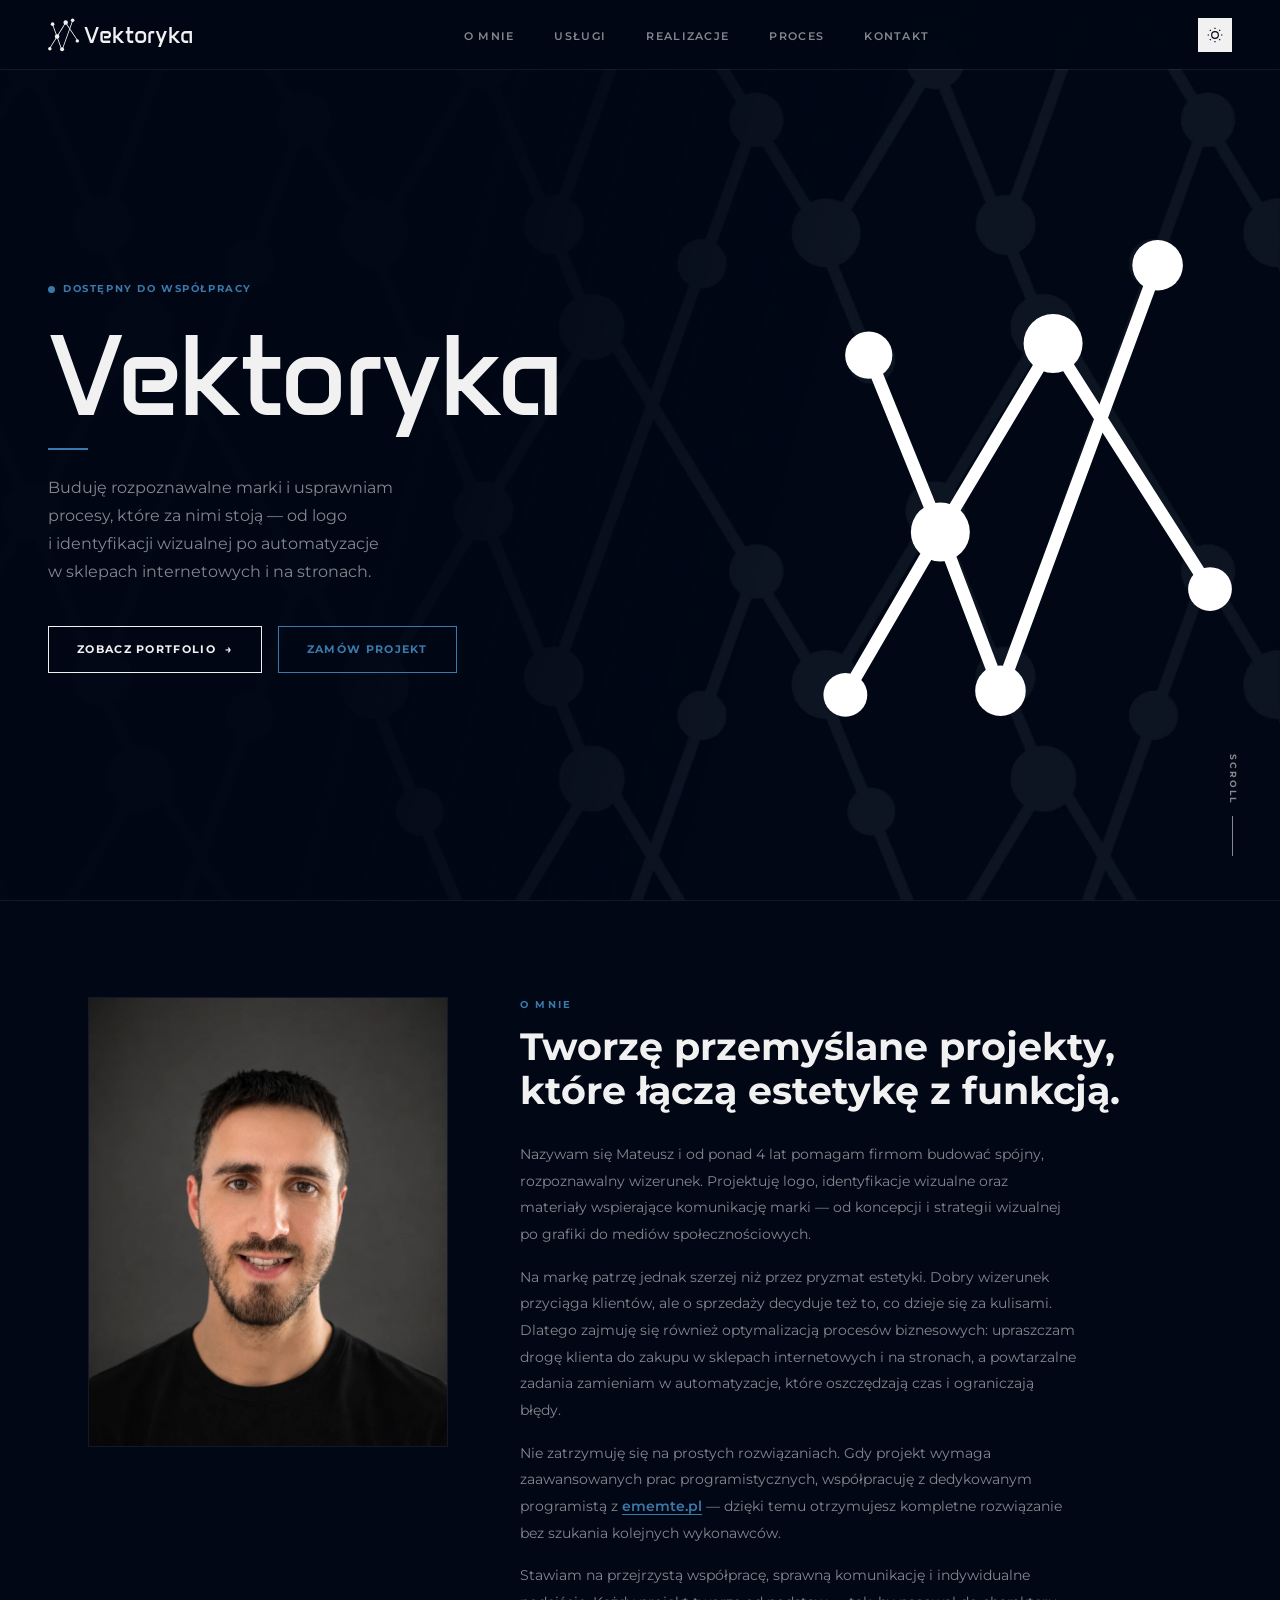
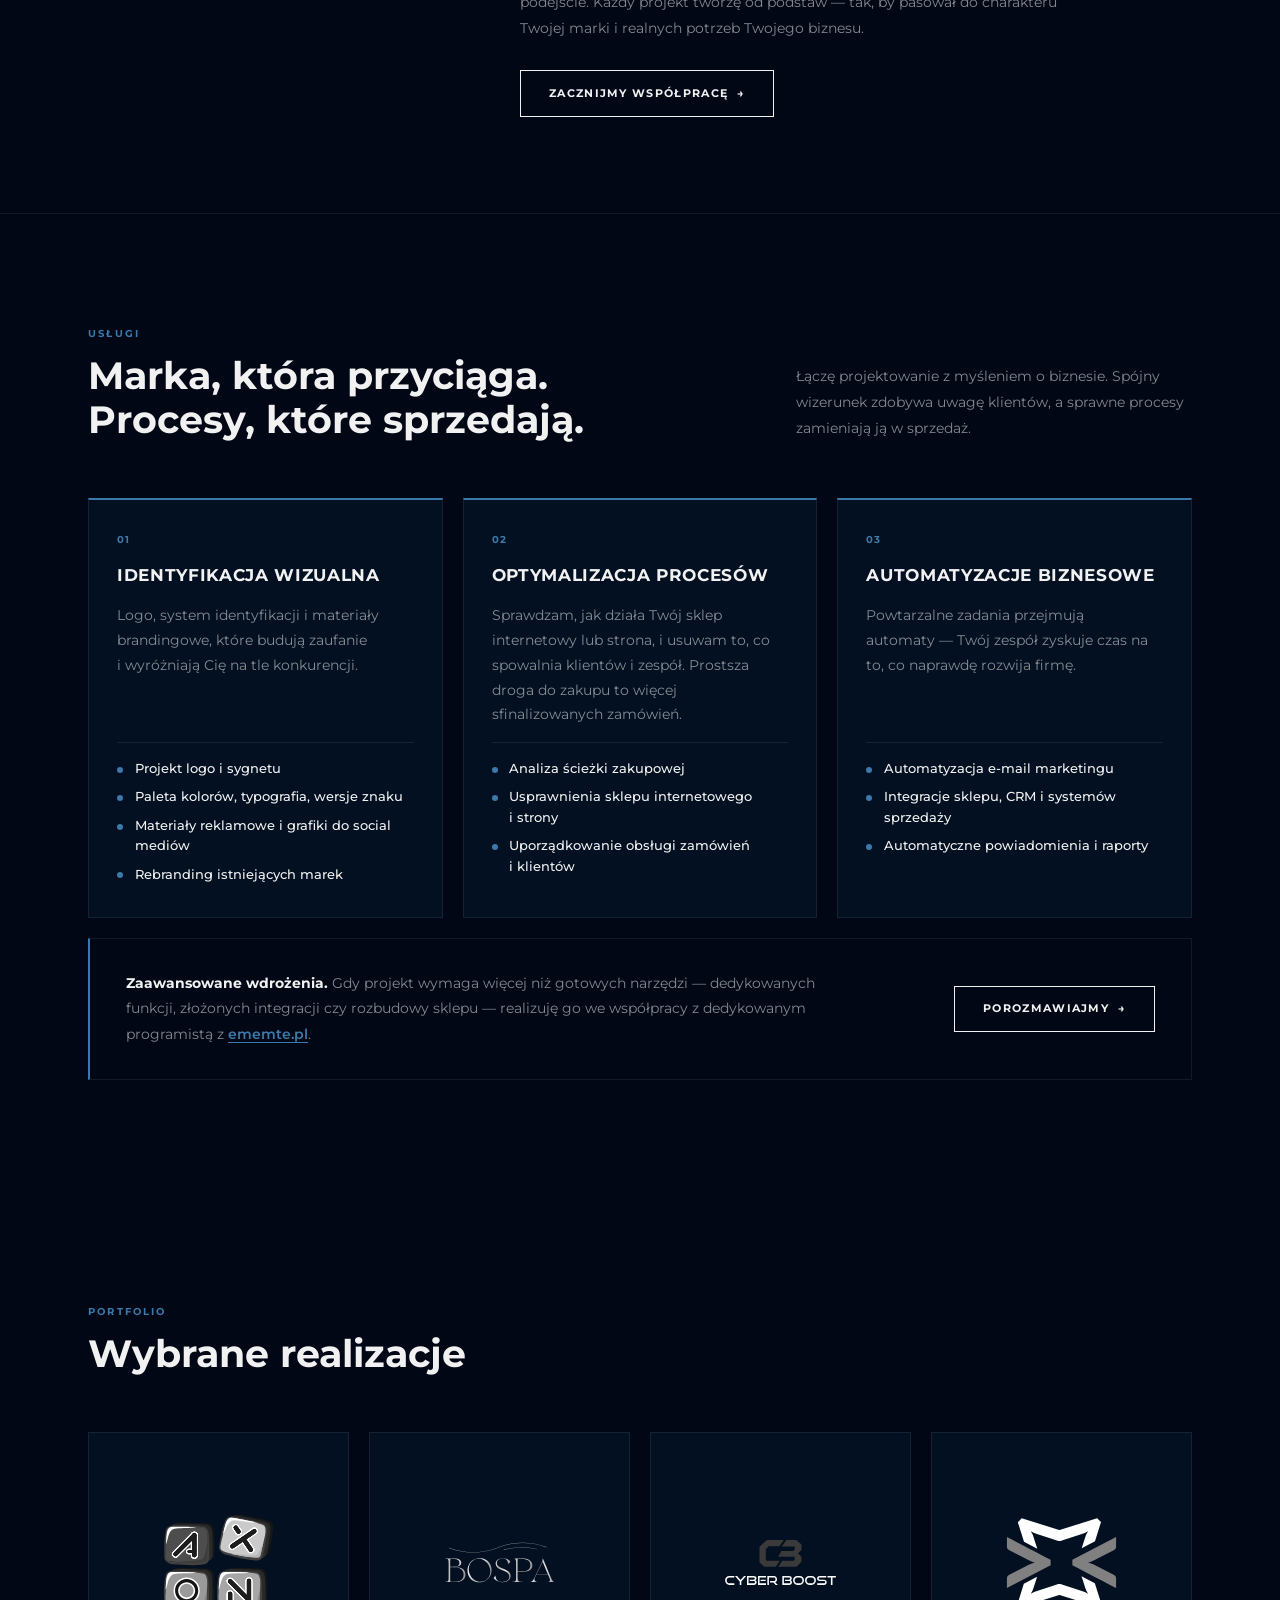
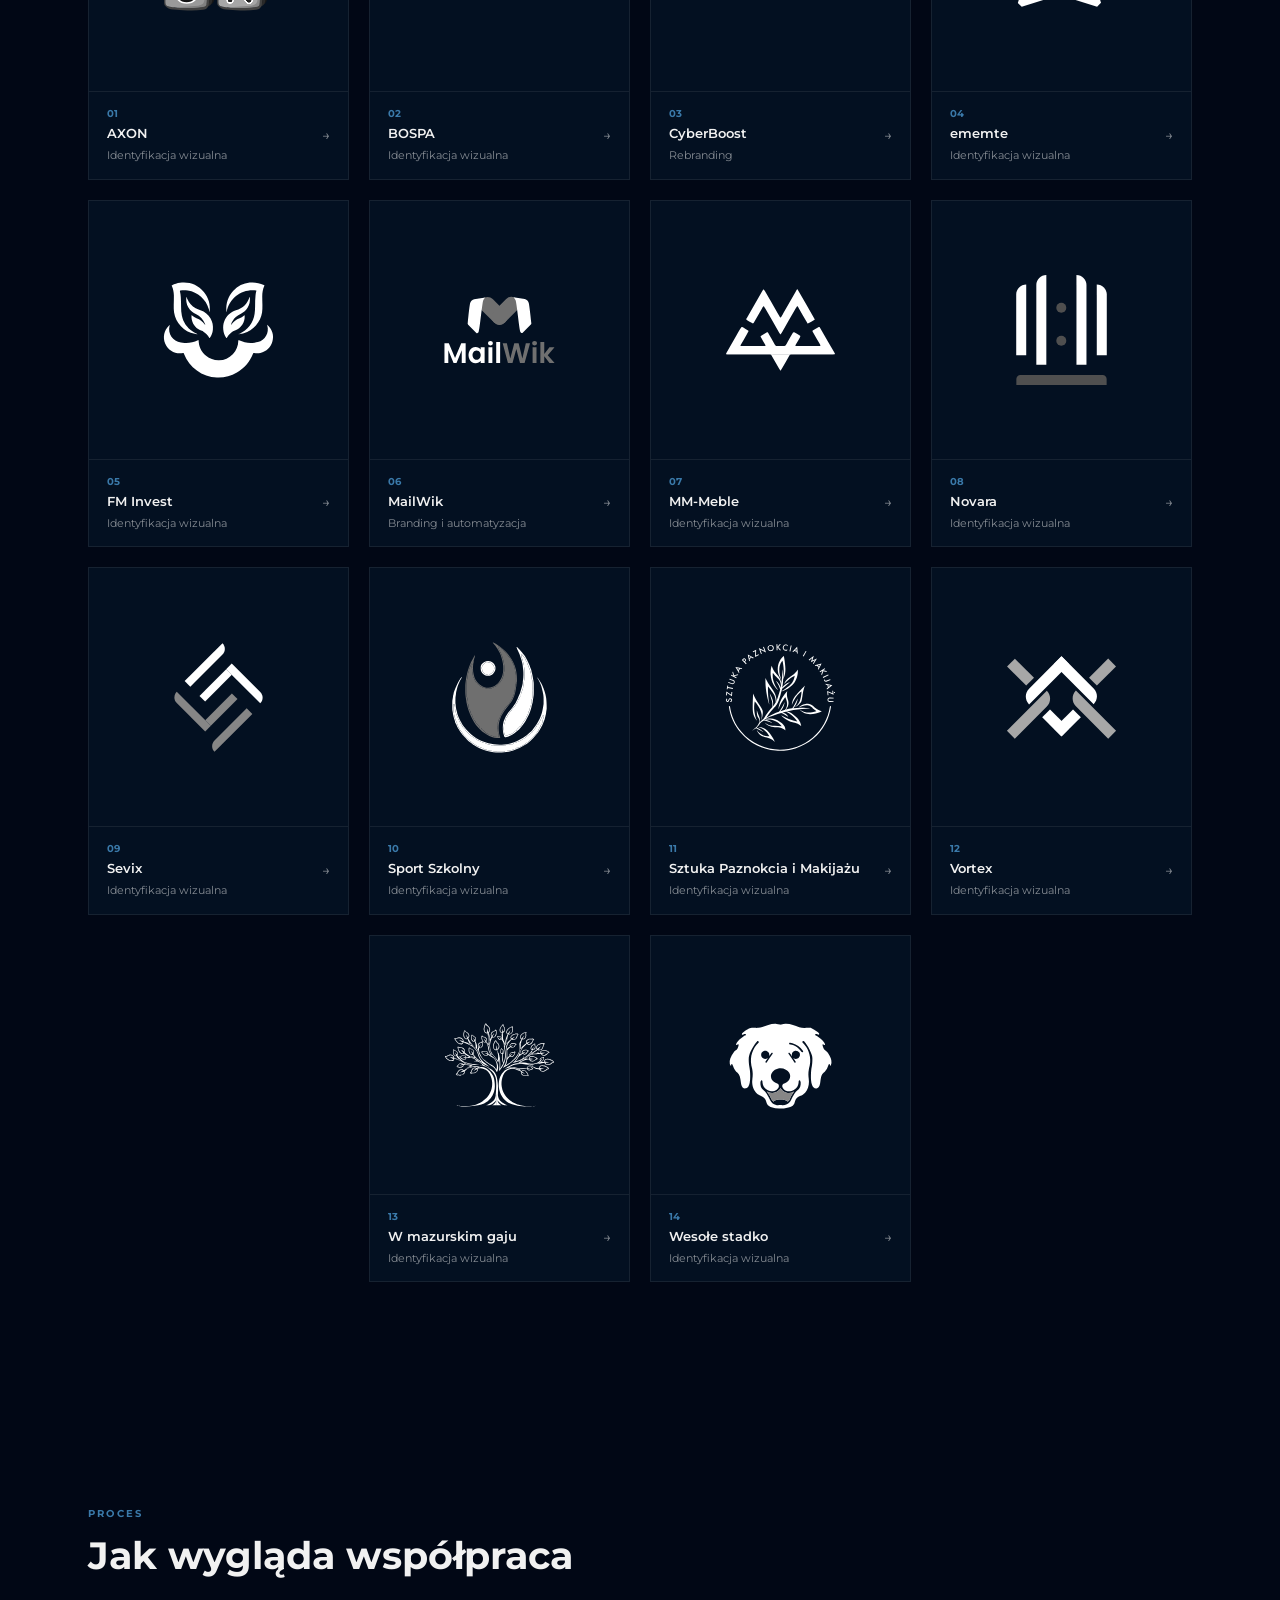
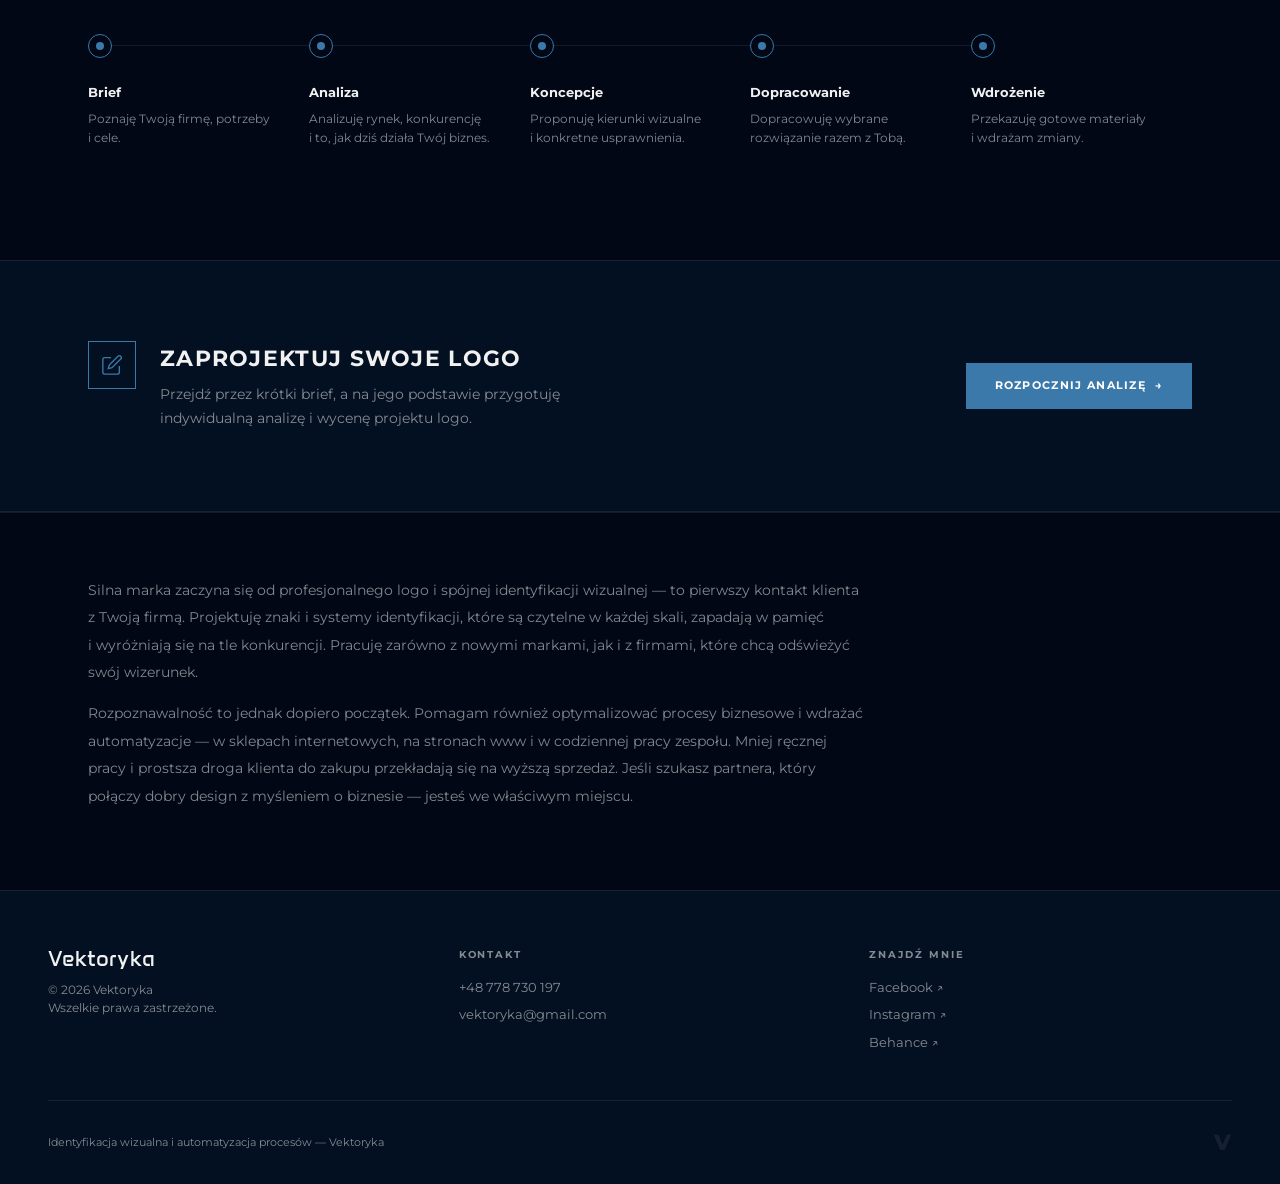
==== commit 8b0cd697: "feat(content): add business process automation services, MailWik and CyberBoost rebrand" ====
--- a/index.html
+++ b/index.html
@@ -515,7 +515,6 @@
           </text>
         </svg>
         <p class="footer-copy">© 2026 Vektoryka<br>Wszelkie prawa zastrzeżone.</p>
-        <p class="footer-credit">Strona wykonana przez <a href="https://ememte.pl" target="_blank" rel="noopener">ememte.pl</a></p>
       </div>
       <div class="f-col">
         <h5>Kontakt</h5>
--- a/css/style.css
+++ b/css/style.css
@@ -1206,24 +1206,6 @@
   color: var(--muted);
 }
 
-.footer-credit {
-  margin-top: .6rem;
-  font-size: .68rem;
-  color: var(--muted);
-}
-
-.footer-credit a {
-  text-decoration: underline;
-  text-underline-offset: 2px;
-  transition: color var(--transition);
-}
-
-@media (hover: hover) {
-  .footer-credit a:hover {
-    color: var(--accent);
-  }
-}
-
 .f-col h5 {
   font-size: .6rem;
   font-weight: 700;
